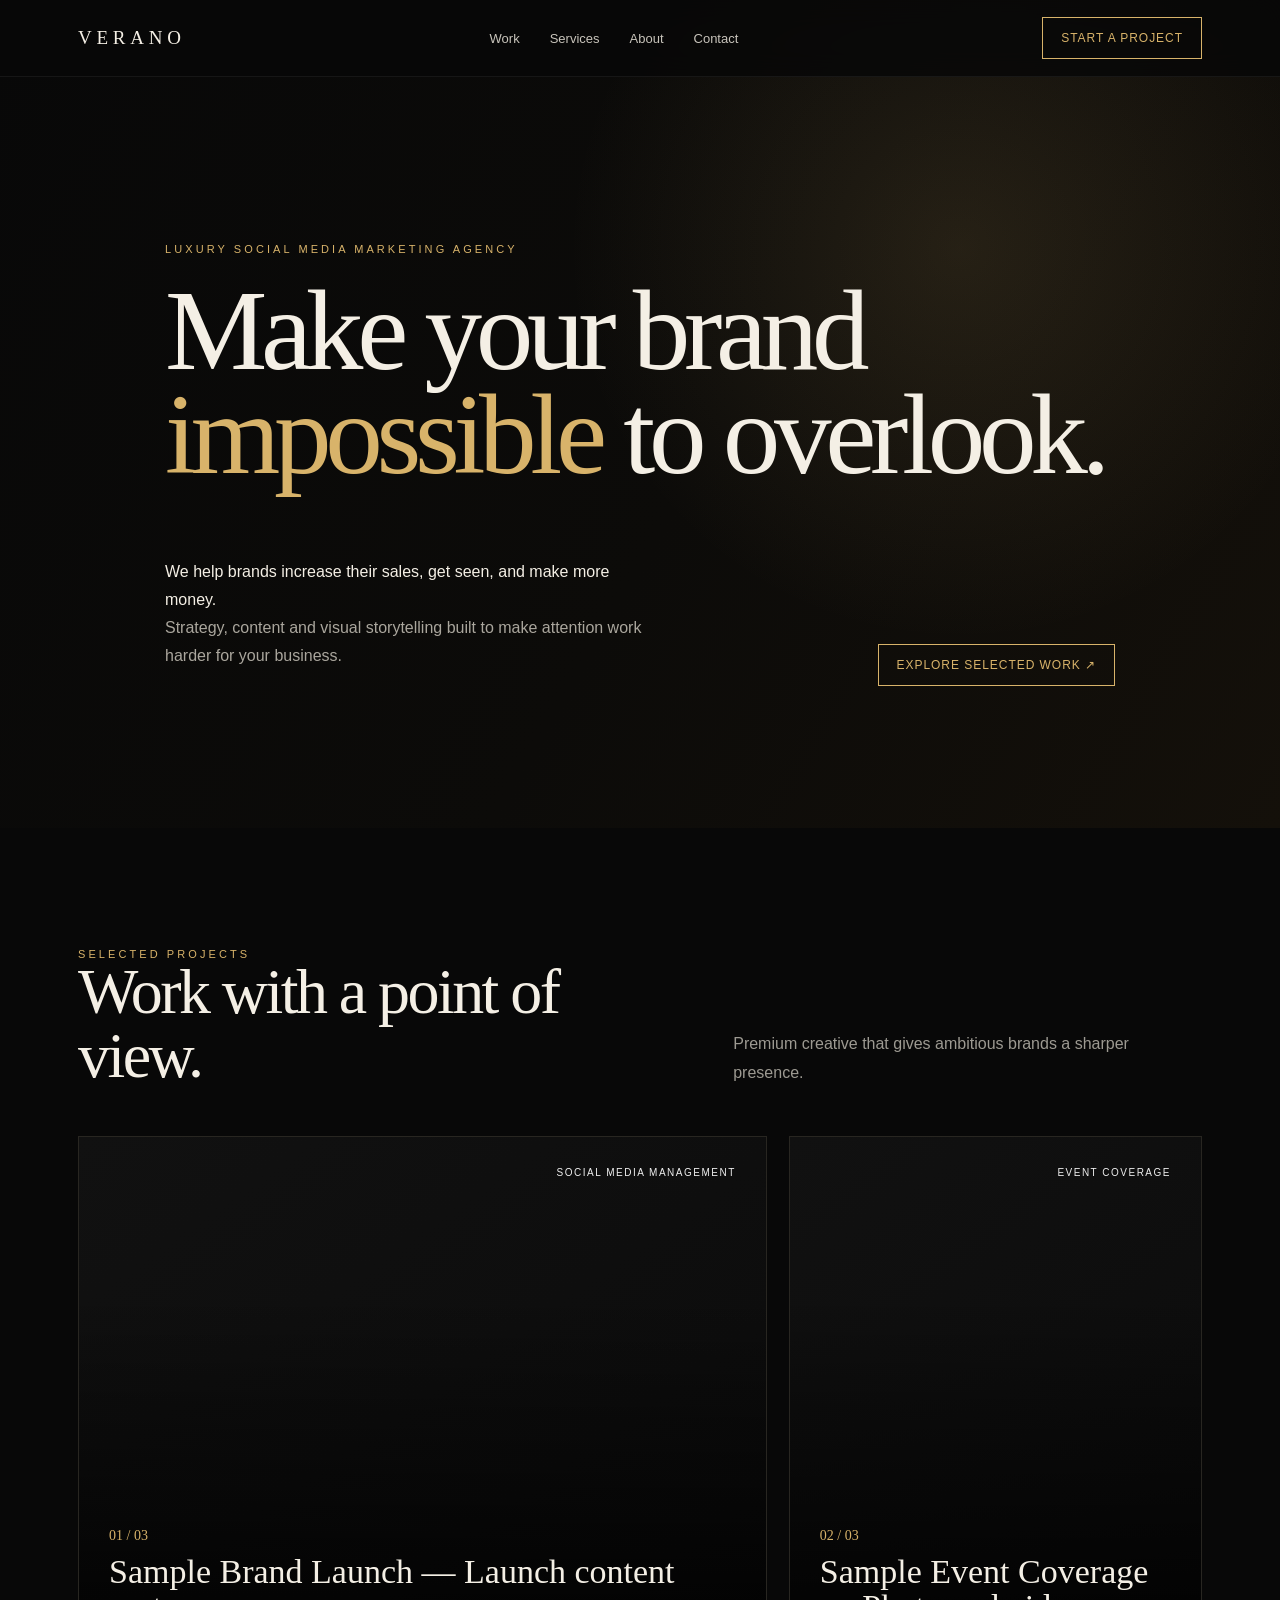
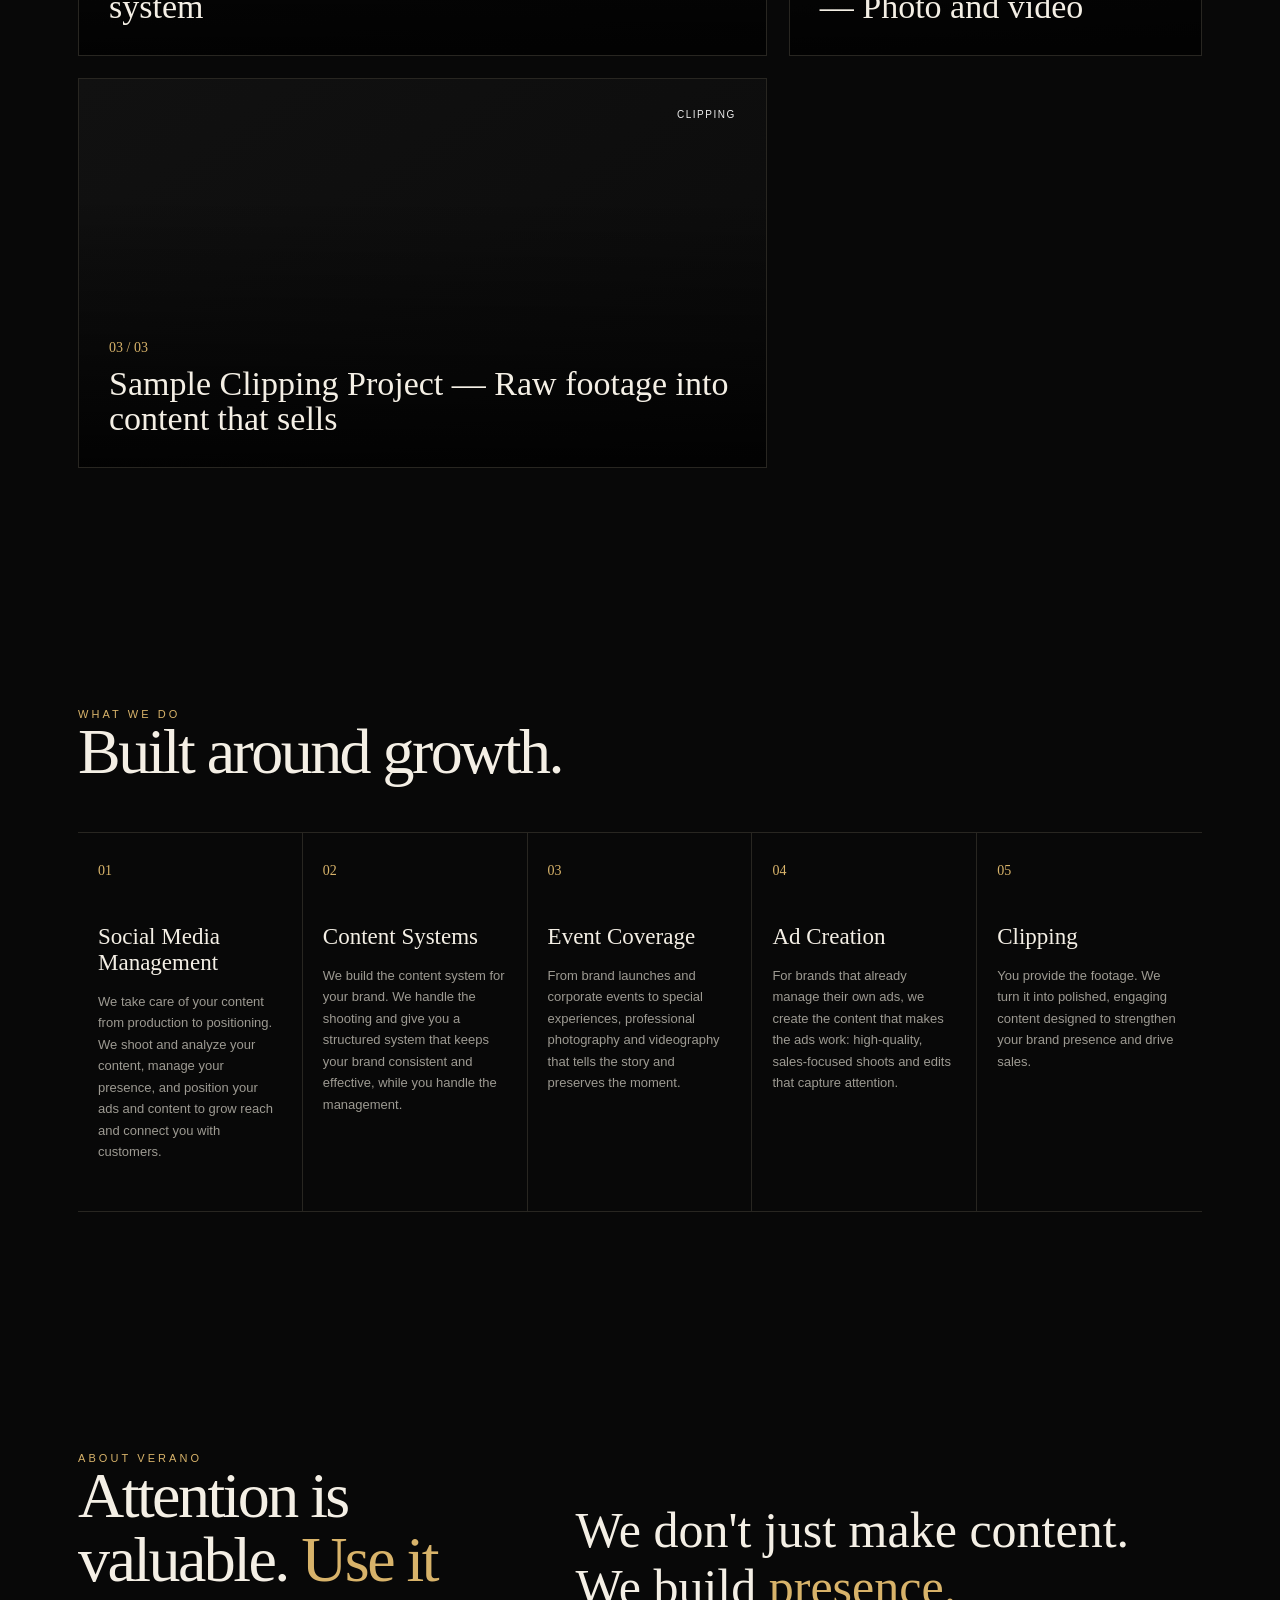
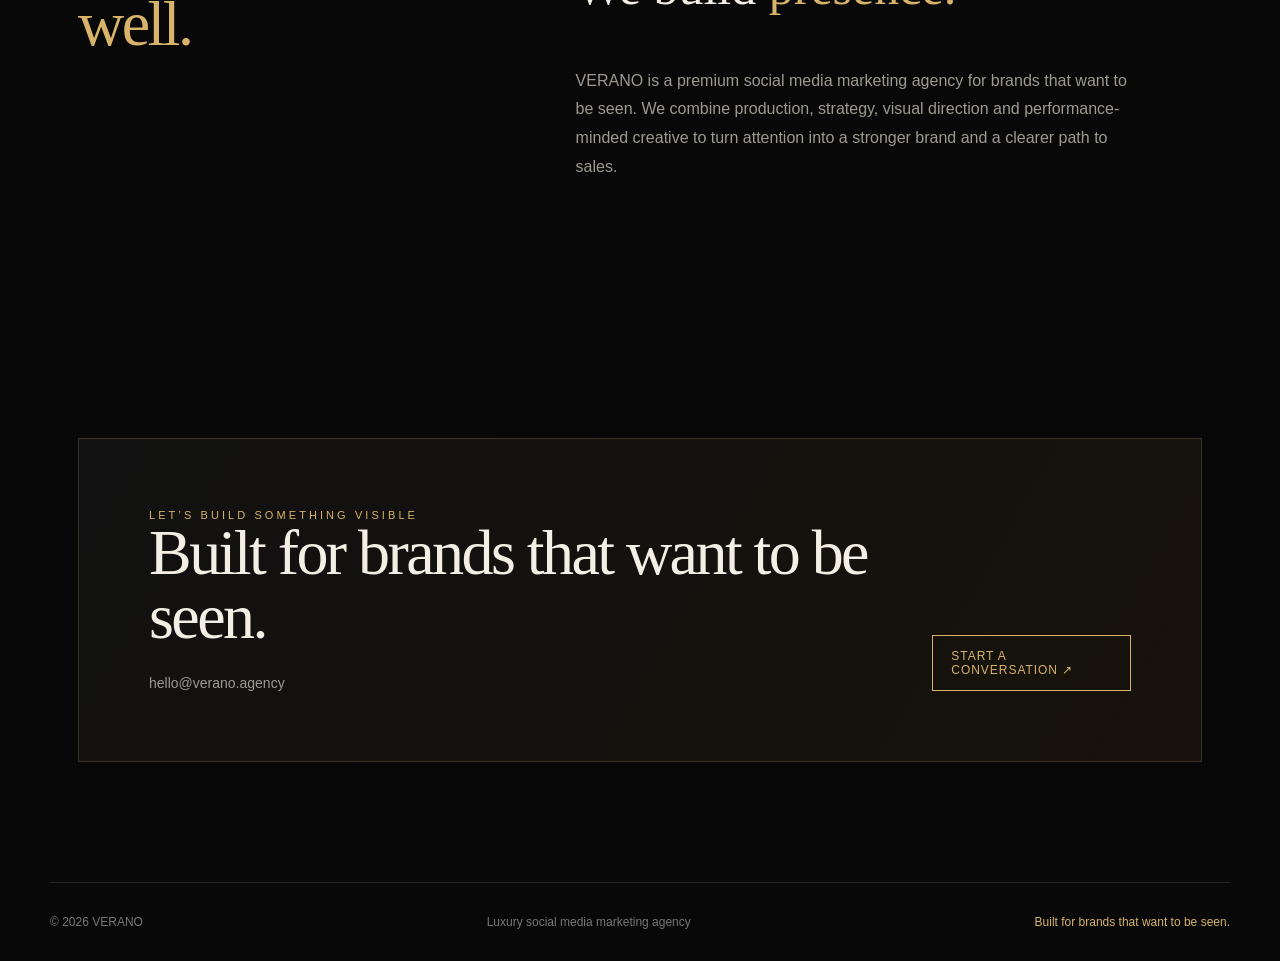
==== index.html @ 2d1ff795 "Add files via upload" ====
<!doctype html>
<html lang="en">
<head>
<meta charset="utf-8">
<meta name="viewport" content="width=device-width,initial-scale=1">
<title>VERANO — Built for brands that want to be seen.</title>
<meta id="metaDescription" name="description" content="VERANO is a luxury social media marketing agency helping brands increase sales, get seen and make more money.">
<link rel="stylesheet" href="style.css">
</head>
<body>
<nav class="nav"><div class="wrap navin">
  <a class="logo" href="#top" data-home>VERANO</a>
  <div class="navlinks"><a href="#work">Work</a><a href="#services">Services</a><a href="#about">About</a><a href="#contact">Contact</a></div>
  <a class="btn" href="#contact">Start a project</a>
</div></nav>

<main id="home">
  <section class="hero" id="top"><div class="wrap hero-inner">
    <div class="eyebrow">Luxury social media marketing agency</div>
    <h1>Make your brand <em>impossible</em> to overlook.</h1>
    <div class="hero-bottom">
      <p class="hero-copy"><strong>We help brands increase their sales, get seen, and make more money.</strong><br>Strategy, content and visual storytelling built to make attention work harder for your business.</p>
      <a class="btn" href="#work">Explore selected work ↗</a>
    </div>
  </div></section>

  <section class="section" id="work"><div class="wrap">
    <div class="section-head"><div><div class="kicker">Selected projects</div><h2>Work with a point of view.</h2></div>
    <div class="manifesto">Premium creative that gives ambitious brands a sharper presence.</div></div>
    <div class="projects" id="projectGrid"></div>
  </div></section>

  <section class="section" id="services"><div class="wrap">
    <div class="section-head"><div><div class="kicker">What we do</div><h2>Built around growth.</h2></div></div>
    <div class="services">
      <article class="service"><div class="num">01</div><h3>Social Media Management</h3><p>We take care of your content from production to positioning. We shoot and analyze your content, manage your presence, and position your ads and content to grow reach and connect you with customers.</p></article>
      <article class="service"><div class="num">02</div><h3>Content Systems</h3><p>We build the content system for your brand. We handle the shooting and give you a structured system that keeps your brand consistent and effective, while you handle the management.</p></article>
      <article class="service"><div class="num">03</div><h3>Event Coverage</h3><p>From brand launches and corporate events to special experiences, professional photography and videography that tells the story and preserves the moment.</p></article>
      <article class="service"><div class="num">04</div><h3>Ad Creation</h3><p>For brands that already manage their own ads, we create the content that makes the ads work: high-quality, sales-focused shoots and edits that capture attention.</p></article>
      <article class="service"><div class="num">05</div><h3>Clipping</h3><p>You provide the footage. We turn it into polished, engaging content designed to strengthen your brand presence and drive sales.</p></article>
    </div>
  </div></section>

  <section class="section" id="about"><div class="wrap about">
    <div><div class="kicker">About VERANO</div><h2>Attention is valuable. <span class="gold">Use it well.</span></h2></div>
    <div>
      <p class="about-copy">We don't just make content. We build <span>presence.</span></p>
      <p class="manifesto">VERANO is a premium social media marketing agency for brands that want to be seen. We combine production, strategy, visual direction and performance-minded creative to turn attention into a stronger brand and a clearer path to sales.</p>
    </div>
  </div></section>

  <section class="section" id="contact"><div class="wrap"><div class="cta">
    <div><div class="kicker">Let’s build something visible</div><h2>Built for brands that want to be seen.</h2>
    <div class="socials" id="socials"></div></div>
    <a class="btn" id="mailBtn" href="#">Start a conversation ↗</a>
  </div></div></section>
</main>

<main id="case" class="case" hidden>
  <section class="case-hero"><div class="wrap">
    <a class="back" href="#work">← Back to selected work</a>
    <div class="kicker" id="caseCategory"></div>
    <h1 id="caseTitle"></h1>
    <p class="sub" id="caseSubtitle"></p>
    <div class="case-meta"><span id="caseClient"></span><span id="caseYear"></span><span id="caseServices"></span></div>
  </div></section>
  <div class="wrap">
    <div id="caseImage" class="case-image"></div>
    <div id="caseVideoWrap" class="case-video-wrap"></div>
  </div>
  <section><div class="wrap case-grid">
    <div id="caseSummary"></div>
    <article id="caseContent" class="case-content"></article>
  </div></section>
  <div class="wrap"><div id="caseGallery" class="case-gallery"></div><div id="caseCta" class="case-cta"></div></div>
</main>

<footer class="wrap footer"><span>© 2026 VERANO</span><span>Luxury social media marketing agency</span><span class="gold">Built for brands that want to be seen.</span></footer>

<script src="projects.js"></script>
<script src="app.js"></script>
</body>
</html>
---- style.css ----
:root{--bg:#080808;--panel:#111;--gold:#d8b36a;--cream:#f4efe5;--muted:#9d9a92;--line:#282621}
*{box-sizing:border-box}
html{scroll-behavior:smooth}
body{margin:0;background:var(--bg);color:var(--cream);font-family:Arial,Helvetica,sans-serif}
a{color:inherit;text-decoration:none}
.wrap{max-width:1180px;margin:auto;padding:0 28px}
.nav{position:fixed;top:0;left:0;right:0;z-index:20;background:rgba(8,8,8,.84);backdrop-filter:blur(14px);border-bottom:1px solid rgba(255,255,255,.06)}
.navin{height:76px;display:flex;align-items:center;justify-content:space-between}
.logo{font-family:Georgia,serif;letter-spacing:.25em;font-size:19px}
.navlinks{display:flex;gap:30px;color:#c8c4bb;font-size:13px}
.navlinks a:hover{color:var(--gold)}
.btn{display:inline-flex;align-items:center;gap:10px;padding:13px 18px;border:1px solid var(--gold);color:var(--gold);font-size:12px;letter-spacing:.08em;text-transform:uppercase}
.hero{min-height:92vh;padding-top:76px;display:grid;align-items:end;background:radial-gradient(circle at 75% 30%,rgba(216,179,106,.12),transparent 35%),linear-gradient(120deg,#080808 0%,#0c0b09 55%,#14100a 100%)}
.hero-inner{padding:110px 0 85px}
.eyebrow,.kicker{color:var(--gold);font-size:11px;letter-spacing:.28em;text-transform:uppercase}
.eyebrow{margin-bottom:24px}
.hero h1{font:normal clamp(54px,9vw,116px)/.9 Georgia,serif;max-width:950px;margin:0;letter-spacing:-.055em}
.hero h1 em{color:var(--gold);font-style:normal}
.hero-bottom{display:flex;justify-content:space-between;align-items:end;gap:40px;margin-top:55px}
.hero-copy{max-width:490px;color:#aaa69d;line-height:1.75;font-size:16px}
.hero-copy strong{color:var(--cream);font-weight:400}
.section{padding:120px 0}
.section-head{display:flex;justify-content:space-between;gap:40px;align-items:end;margin-bottom:48px}
.section h2{font:normal clamp(38px,5vw,66px)/1 Georgia,serif;margin:0;letter-spacing:-.04em}
.manifesto{color:var(--muted);line-height:1.8;max-width:560px}
.projects{display:grid;grid-template-columns:1.25fr .75fr;gap:22px}
.card{min-height:390px;border:1px solid var(--line);position:relative;overflow:hidden;background:linear-gradient(145deg,#111,#0b0b0b);background-size:cover;background-position:center}
.card.large{min-height:520px}
.card:after{content:"";position:absolute;inset:0;background:linear-gradient(180deg,transparent 30%,rgba(0,0,0,.85) 100%)}
.card-copy{position:absolute;left:30px;right:30px;bottom:30px;z-index:2}
.num{font:14px Georgia,serif;color:var(--gold)}
.card h3{font:normal 34px/1.05 Georgia,serif;margin:10px 0 0}
.tag{position:absolute;top:30px;right:30px;z-index:3;font-size:10px;letter-spacing:.15em;text-transform:uppercase;color:#eee}
.services{display:grid;grid-template-columns:repeat(5,1fr);border-top:1px solid var(--line);border-bottom:1px solid var(--line)}
.service{padding:30px 20px 35px;border-right:1px solid var(--line);min-height:260px}
.service:last-child{border-right:0}
.service h3{font:normal 23px Georgia,serif;margin:45px 0 15px}
.service p{color:var(--muted);font-size:13px;line-height:1.65}
.about{display:grid;grid-template-columns:.8fr 1.2fr;gap:80px}
.about-copy{font:normal clamp(28px,4vw,50px)/1.15 Georgia,serif}
.about-copy span{color:var(--gold)}
.cta{border:1px solid #3a3327;padding:70px;background:linear-gradient(120deg,#111 0%,#17120b 100%);display:flex;justify-content:space-between;align-items:end;gap:30px}
.footer{border-top:1px solid var(--line);padding:32px 0;color:#777;font-size:12px;display:flex;justify-content:space-between}
.gold{color:var(--gold)}
.case{display:none}
.case.active{display:block}
.case-hero{padding:160px 0 70px}
.case-hero h1{font:normal clamp(52px,8vw,110px)/.9 Georgia,serif;margin:18px 0;letter-spacing:-.05em}
.case-hero .sub{font:22px/1.5 Georgia,serif;color:#c9c1b4;max-width:760px}
.case-meta{display:flex;gap:35px;flex-wrap:wrap;margin-top:45px;color:var(--muted);font-size:12px;text-transform:uppercase;letter-spacing:.12em}
.case-image{min-height:55vh;background:#111 center/cover no-repeat;border:1px solid var(--line)}
.video-frame{position:relative;width:100%;aspect-ratio:16/9;background:#0b0b0b;margin-bottom:40px}
.video-frame iframe{position:absolute;inset:0;width:100%;height:100%;border:0}
.case-video{width:100%;display:block;max-height:75vh;background:#050505;border:1px solid var(--line);object-fit:contain}
.case-gallery{display:grid;grid-template-columns:repeat(2,1fr);gap:18px;margin-top:35px}
.case-gallery img{width:100%;aspect-ratio:16/10;object-fit:cover;border:1px solid var(--line)}
.case-cta{margin:40px 0 90px}
.case-cta .btn{margin-top:18px}
.case-grid{display:grid;grid-template-columns:1fr 2fr;gap:80px;padding:100px 0}
.case-content{font-size:17px;line-height:1.85;color:#c5c0b7}
.case-content h2{font:normal 38px Georgia,serif;color:var(--cream);margin:45px 0 18px}
.case-content h3{font:normal 25px Georgia,serif;color:var(--cream);margin:35px 0 12px}
.case-content p{margin:0 0 20px}
.case-content li{margin:8px 0}
.back{display:inline-block;color:var(--gold);font-size:12px;letter-spacing:.12em;text-transform:uppercase}
.empty{padding:70px 0;color:var(--muted)}
@media(max-width:800px){.navlinks{display:none}
.hero-bottom,.section-head,.about,.cta,.case-grid{display:block}
.hero-copy{margin-bottom:28px}
.projects{grid-template-columns:1fr}
.services{grid-template-columns:1fr 1fr}
.service:nth-child(2n){border-right:0}
.service:nth-child(n+3){border-top:1px solid var(--line)}
.about-copy{margin-bottom:40px}
.cta .btn{margin-top:30px}
.footer{gap:20px;flex-direction:column}
.case-grid{padding:70px 0}
.case-grid>.manifesto{margin-bottom:40px}
}
@media(max-width:520px){.case-gallery{grid-template-columns:1fr}
.wrap{padding:0 20px}
.hero-inner{padding:90px 0 55px}
.section{padding:80px 0}
.services{grid-template-columns:1fr}
.service{border-right:0!important;border-top:1px solid var(--line)}
.service:first-child{border-top:0}
.card,.card.large{min-height:340px}
.case-hero{padding:120px 0 55px}
.case-image{min-height:42vh}
}

.case[hidden],#home[hidden]{display:none}
.case{display:block}
.case-video-wrap{margin-top:40px}
.case-video-wrap:empty{display:none}
.socials{display:flex;gap:22px;flex-wrap:wrap;margin-top:26px;color:var(--muted);font-size:14px}
.socials a:hover{color:var(--gold)}
.card{transition:border-color .25s}.card:hover{border-color:var(--gold)}
a:focus-visible,.btn:focus-visible{outline:2px solid var(--gold);outline-offset:3px}
@media(prefers-reduced-motion:reduce){html{scroll-behavior:auto}*{transition:none!important}}
.section{scroll-margin-top:60px}
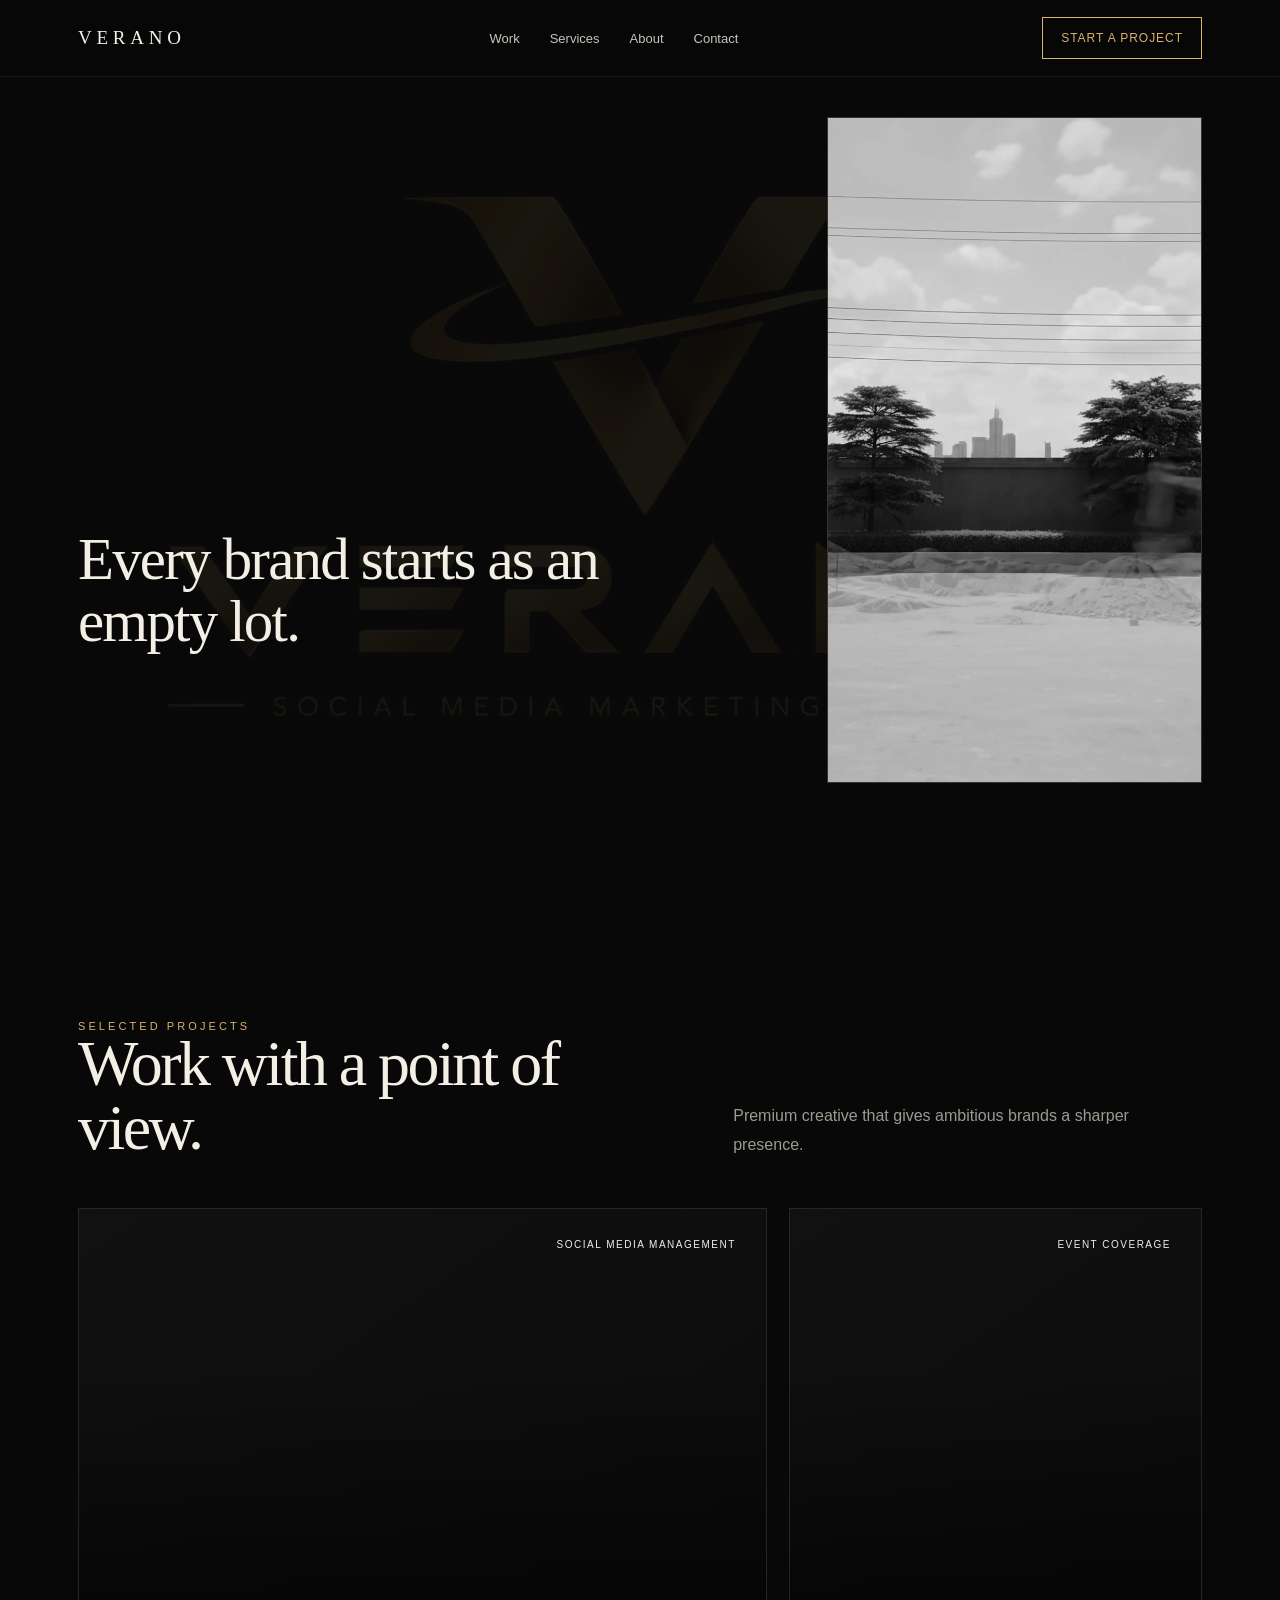
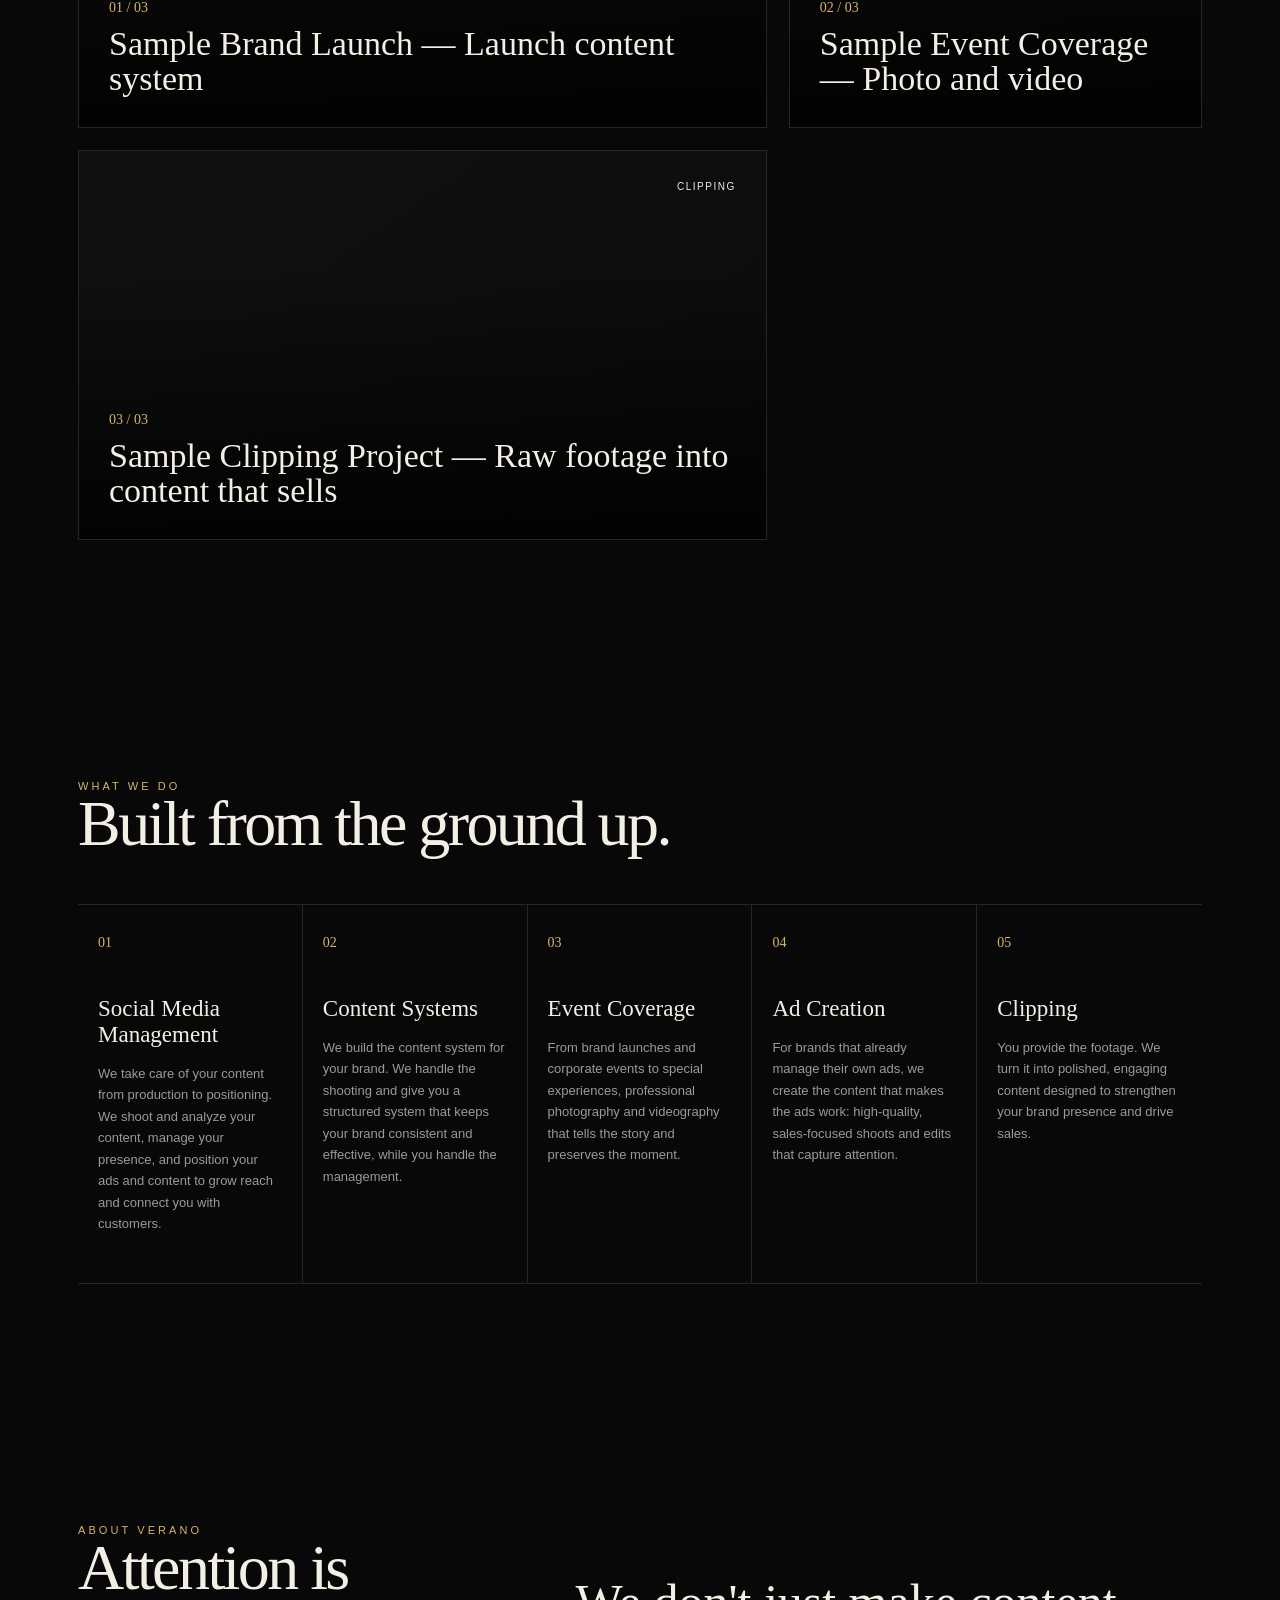
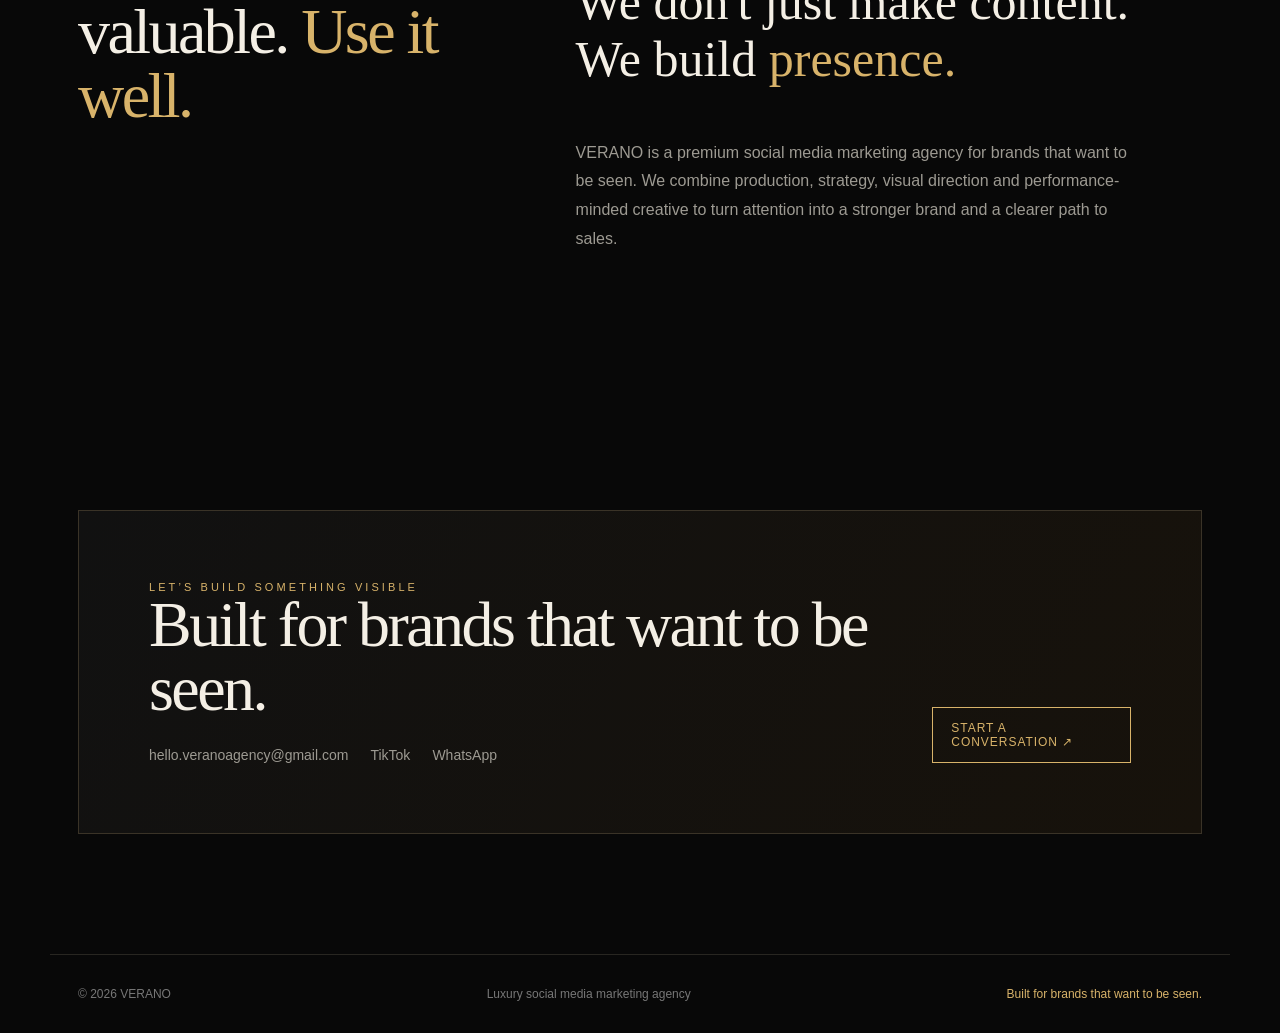
==== commit 762f893b: "Add files via upload" ====
--- a/index.html
+++ b/index.html
@@ -5,6 +5,7 @@
 <meta name="viewport" content="width=device-width,initial-scale=1">
 <title>VERANO — Built for brands that want to be seen.</title>
 <meta id="metaDescription" name="description" content="VERANO is a luxury social media marketing agency helping brands increase sales, get seen and make more money.">
+<link rel="preload" as="image" href="assets/hero-start.jpg">
 <link rel="stylesheet" href="style.css">
 </head>
 <body>
@@ -15,14 +16,25 @@
 </div></nav>
 
 <main id="home">
-  <section class="hero" id="top"><div class="wrap hero-inner">
-    <div class="eyebrow">Luxury social media marketing agency</div>
-    <h1>Make your brand <em>impossible</em> to overlook.</h1>
-    <div class="hero-bottom">
-      <p class="hero-copy"><strong>We help brands increase their sales, get seen, and make more money.</strong><br>Strategy, content and visual storytelling built to make attention work harder for your business.</p>
-      <a class="btn" href="#work">Explore selected work ↗</a>
+  <section class="vhero" id="top">
+    <div class="vhero-media" id="heroMedia">
+      <video id="heroVideo" muted playsinline autoplay preload="auto" poster="assets/hero-start.jpg" aria-hidden="true">
+        <source src="assets/hero.mp4" type="video/mp4">
+      </video>
     </div>
-  </div></section>
+    <div class="wrap vhero-inner">
+      <div class="vhero-text">
+        <div class="vcap" id="heroCap" aria-live="off"><span id="heroCapText">Every brand starts as an empty lot.</span></div>
+        <div class="vfinal">
+          <div class="eyebrow">Luxury social media marketing agency</div>
+          <h1>Make your brand <em>impossible</em> to overlook.</h1>
+          <p class="hero-copy"><strong>We help brands increase their sales, get seen, and make more money.</strong><br>We build your brand from the ground up, until the whole street sees it.</p>
+          <div class="vbtns"><a class="btn btn-solid" href="#contact">Start a project</a><a class="btn" href="#work">See the work ↗</a></div>
+        </div>
+      </div>
+    </div>
+    <div class="vprog" id="heroProg"></div>
+  </section>
 
   <section class="section" id="work"><div class="wrap">
     <div class="section-head"><div><div class="kicker">Selected projects</div><h2>Work with a point of view.</h2></div>
@@ -31,7 +43,7 @@
   </div></section>
 
   <section class="section" id="services"><div class="wrap">
-    <div class="section-head"><div><div class="kicker">What we do</div><h2>Built around growth.</h2></div></div>
+    <div class="section-head"><div><div class="kicker">What we do</div><h2>Built from the ground up.</h2></div></div>
     <div class="services">
       <article class="service"><div class="num">01</div><h3>Social Media Management</h3><p>We take care of your content from production to positioning. We shoot and analyze your content, manage your presence, and position your ads and content to grow reach and connect you with customers.</p></article>
       <article class="service"><div class="num">02</div><h3>Content Systems</h3><p>We build the content system for your brand. We handle the shooting and give you a structured system that keeps your brand consistent and effective, while you handle the management.</p></article>
@@ -79,5 +91,6 @@
 
 <script src="projects.js"></script>
 <script src="app.js"></script>
+<script src="hero.js"></script>
 </body>
 </html>
--- a/style.css
+++ b/style.css
@@ -99,3 +99,52 @@
 a:focus-visible,.btn:focus-visible{outline:2px solid var(--gold);outline-offset:3px}
 @media(prefers-reduced-motion:reduce){html{scroll-behavior:auto}*{transition:none!important}}
 .section{scroll-margin-top:60px}
+
+/* ---- Logo watermark (subtle, fixed behind all content) ---- */
+body{position:relative}
+body::before{content:"";position:fixed;inset:0;z-index:0;pointer-events:none;background:url('assets/logo.jpg') center 52%/min(120vw,1000px) auto no-repeat;opacity:.07;mix-blend-mode:screen}
+main,footer{position:relative;z-index:1}
+.hero{background:radial-gradient(circle at 75% 30%,rgba(216,179,106,.10),transparent 35%)}
+@media(max-width:800px){body::before{opacity:.09}}
+
+/* ---- Side padding fix (keeps text off the screen edge) ---- */
+.hero-inner,.case-grid,.footer{padding-left:28px;padding-right:28px}
+@media(max-width:520px){.hero-inner,.case-grid,.footer{padding-left:20px;padding-right:20px}}
+@media(max-width:800px){body::before{background-size:100vw auto;opacity:.10}}
+
+/* ---- Video hero: "Built from the ground up" ---- */
+.vhero{position:relative;min-height:100svh;display:flex;align-items:flex-end;overflow:hidden}
+.vhero-media{position:absolute;inset:0;background:#0b0b0b url('assets/hero-start.jpg') center/cover no-repeat}
+.vhero-media video{width:100%;height:100%;object-fit:cover;display:block}
+.vhero::after{content:"";position:absolute;inset:0;background:linear-gradient(180deg,rgba(8,8,8,.55) 0,rgba(8,8,8,.05) 28%,rgba(8,8,8,.15) 45%,rgba(8,8,8,.92) 100%);pointer-events:none}
+.vhero-inner{position:relative;z-index:2;width:100%;padding-top:120px;padding-bottom:56px}
+.vhero-text{display:grid}
+.vcap,.vfinal{grid-area:1/1;transition:opacity .7s ease,transform .7s ease}
+.vcap{align-self:end;font:normal clamp(34px,8vw,64px)/1.05 Georgia,serif;letter-spacing:-.03em;max-width:620px}
+.vcap span{display:block;transition:opacity .35s ease}
+.vcap span.out{opacity:0}
+.vfinal{opacity:0;transform:translateY(14px);pointer-events:none}
+.vfinal h1{font:normal clamp(44px,9vw,104px)/.95 Georgia,serif;margin:0 0 22px;letter-spacing:-.05em;max-width:900px}
+.vfinal h1 em{color:var(--gold);font-style:normal}
+.vfinal .eyebrow{margin-bottom:18px}
+.vfinal .hero-copy{margin:0 0 28px}
+.vbtns{display:flex;gap:14px;flex-wrap:wrap}
+.btn-solid{background:var(--gold);color:#0a0a0a}
+.vhero.is-done .vcap{opacity:0;transform:translateY(-10px);pointer-events:none}
+.vhero.is-done .vfinal{opacity:1;transform:none;pointer-events:auto}
+.vprog{position:absolute;left:0;bottom:0;height:2px;width:0;background:var(--gold);z-index:3;transition:opacity .6s}
+.vhero.is-done .vprog{opacity:0}
+.vhero.is-static .vhero-media{background-image:url('assets/hero-end.jpg')}
+.vhero.is-static video{display:none}
+@media(min-width:900px){
+  .vhero{align-items:center;padding:100px 0 60px}
+  .vhero::after{display:none}
+  .vhero-inner{padding-top:0;padding-bottom:0}
+  .vhero-text{max-width:56%}
+  .vhero-media{inset:auto;top:50%;right:max(28px,calc((100vw - 1180px)/2 + 28px));transform:translateY(-50%);height:min(80vh,780px);aspect-ratio:9/16;border:1px solid #3a3327;z-index:2}
+}
+@media(prefers-reduced-motion:reduce){.vcap,.vfinal,.vprog{transition:none}}
+.vhero::before{content:"";position:absolute;inset:0;z-index:1;pointer-events:none;opacity:0;transition:opacity .8s ease;background:linear-gradient(180deg,rgba(8,8,8,.55) 0,rgba(8,8,8,.62) 38%,rgba(8,8,8,.94) 100%)}
+.vhero.is-done::before{opacity:1}
+@media(min-width:900px){.vhero::before{display:none}}
+@media(min-width:900px){.vfinal h1{font-size:clamp(44px,5.4vw,82px)}.vhero-media{height:min(74vh,740px)}.vcap{font-size:clamp(40px,4.6vw,68px)}}
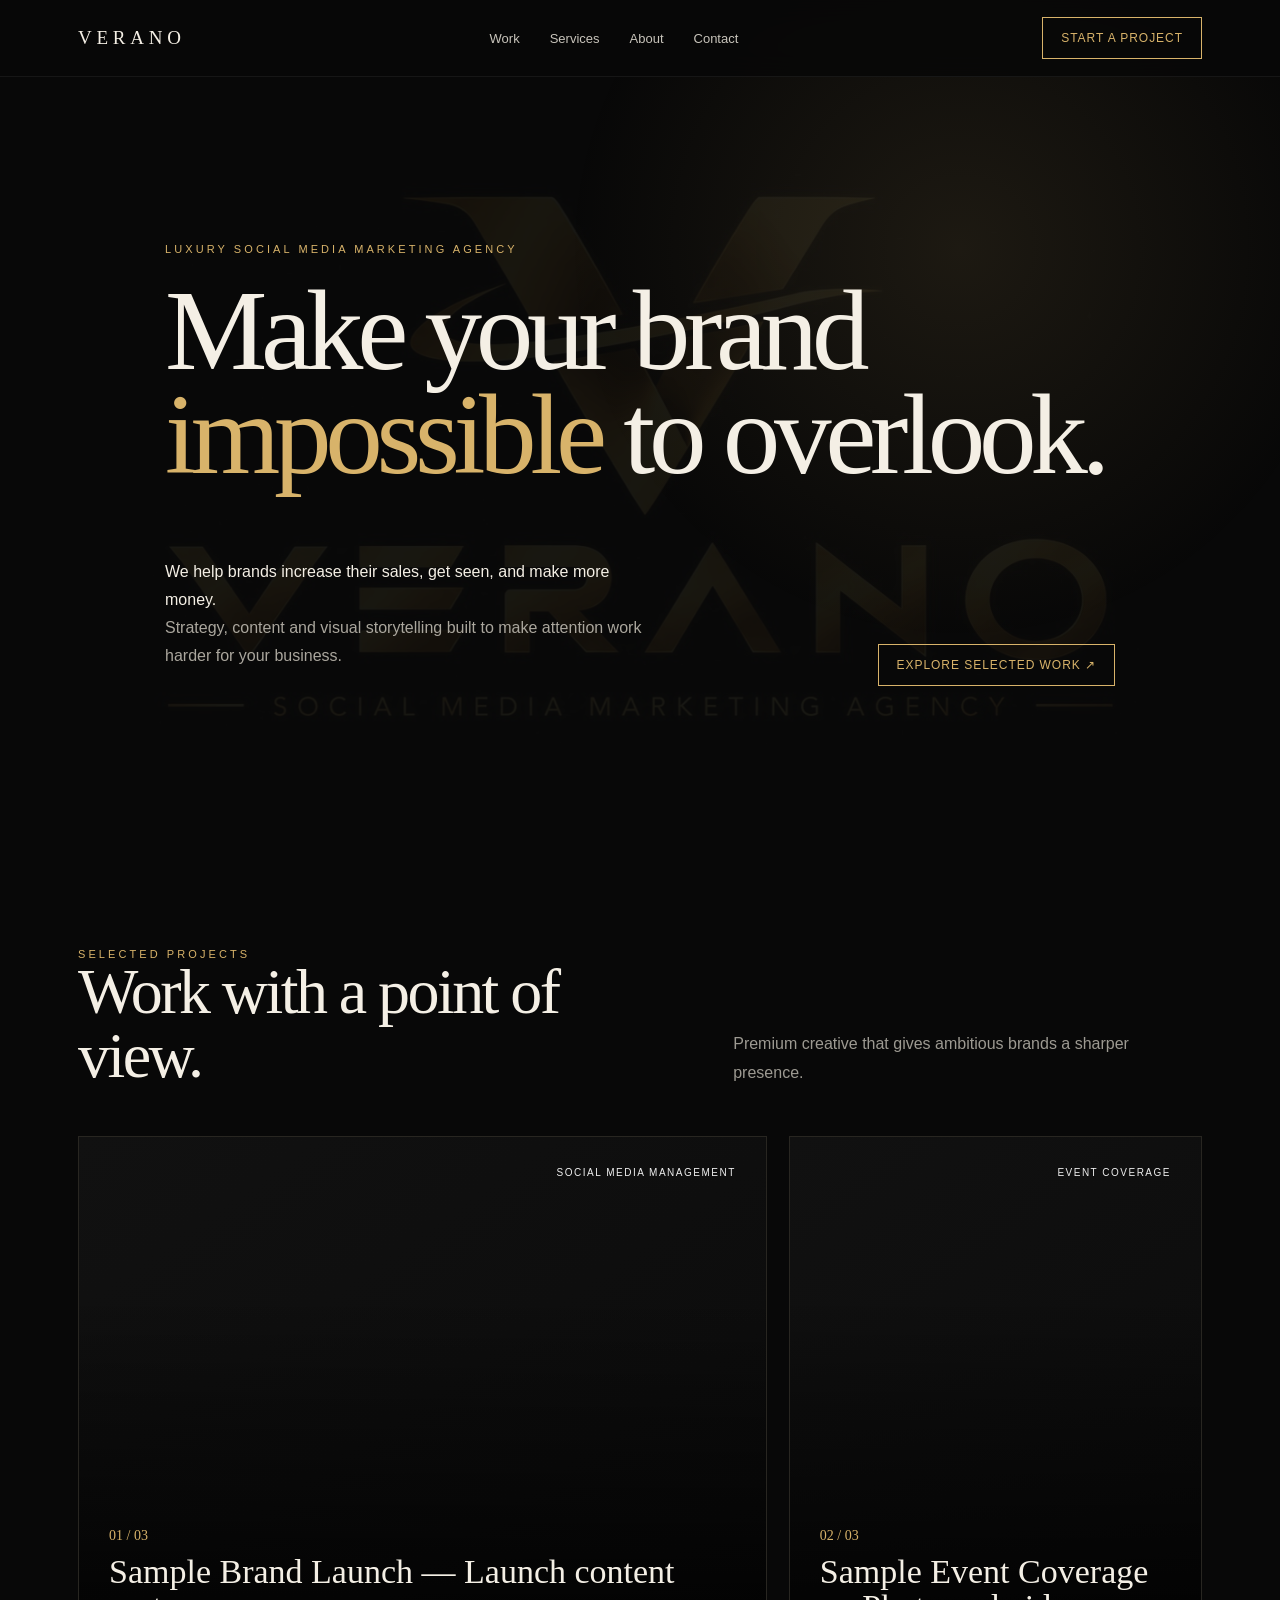
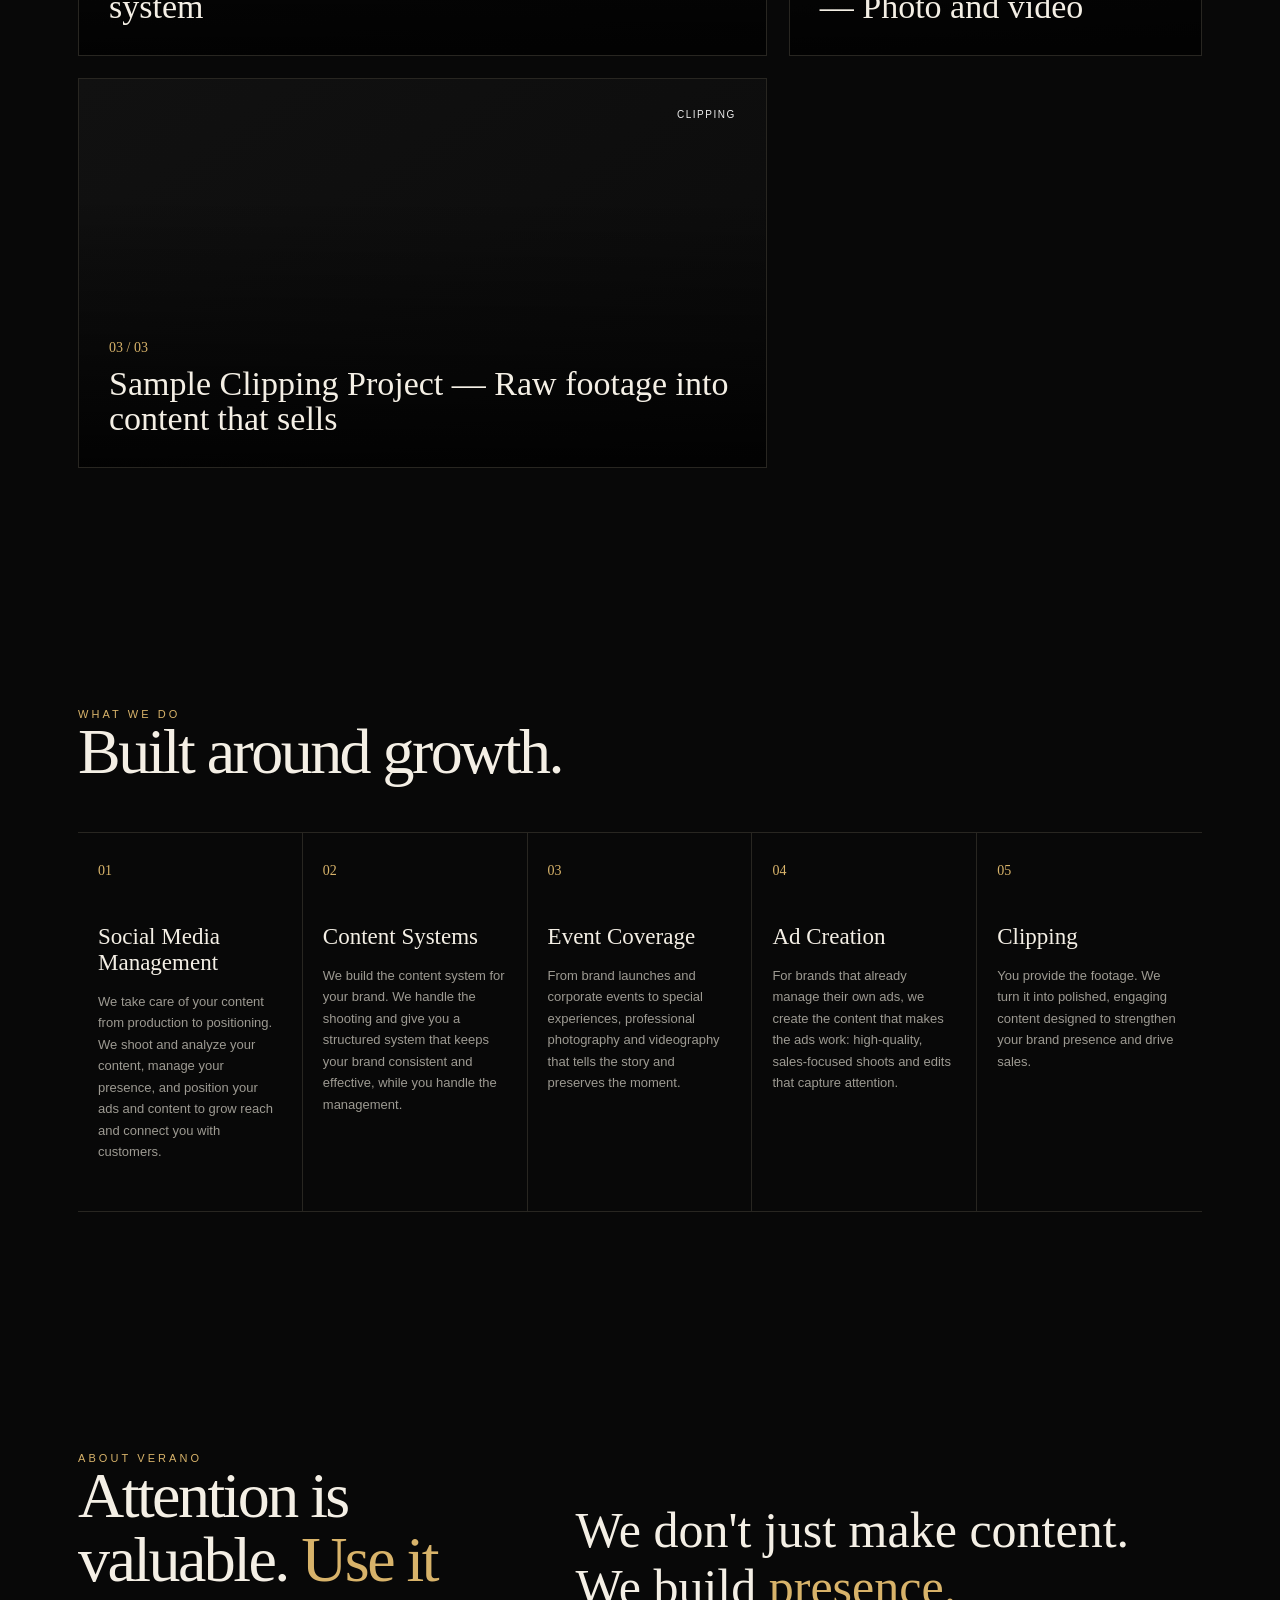
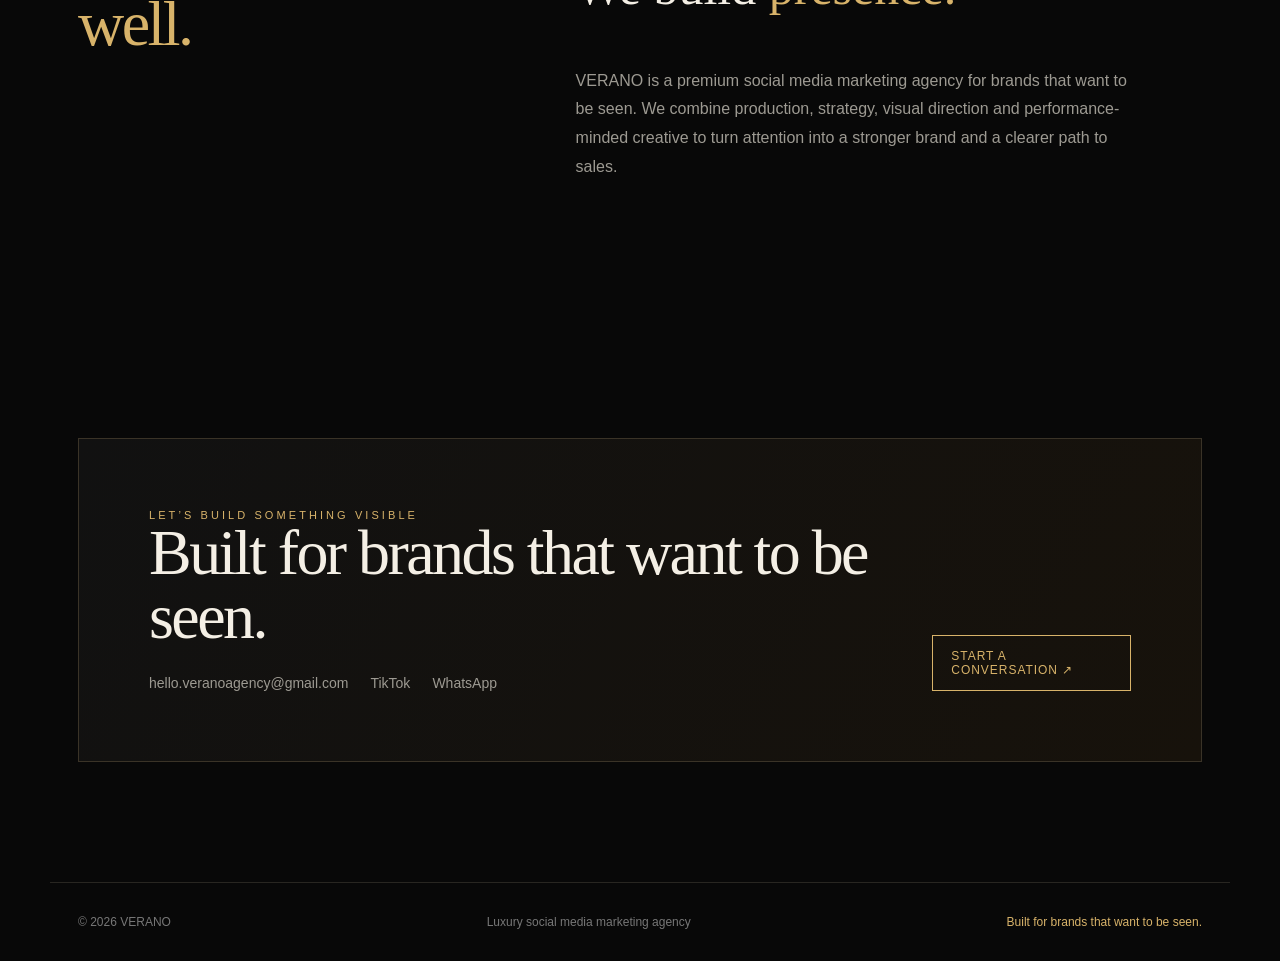
==== commit b2ec5dc9: "Add files via upload" ====
--- a/index.html
+++ b/index.html
@@ -5,7 +5,6 @@
 <meta name="viewport" content="width=device-width,initial-scale=1">
 <title>VERANO — Built for brands that want to be seen.</title>
 <meta id="metaDescription" name="description" content="VERANO is a luxury social media marketing agency helping brands increase sales, get seen and make more money.">
-<link rel="preload" as="image" href="assets/hero-start.jpg">
 <link rel="stylesheet" href="style.css">
 </head>
 <body>
@@ -16,25 +15,14 @@
 </div></nav>
 
 <main id="home">
-  <section class="vhero" id="top">
-    <div class="vhero-media" id="heroMedia">
-      <video id="heroVideo" muted playsinline autoplay preload="auto" poster="assets/hero-start.jpg" aria-hidden="true">
-        <source src="assets/hero.mp4" type="video/mp4">
-      </video>
+  <section class="hero" id="top"><div class="wrap hero-inner">
+    <div class="eyebrow">Luxury social media marketing agency</div>
+    <h1>Make your brand <em>impossible</em> to overlook.</h1>
+    <div class="hero-bottom">
+      <p class="hero-copy"><strong>We help brands increase their sales, get seen, and make more money.</strong><br>Strategy, content and visual storytelling built to make attention work harder for your business.</p>
+      <a class="btn" href="#work">Explore selected work ↗</a>
     </div>
-    <div class="wrap vhero-inner">
-      <div class="vhero-text">
-        <div class="vcap" id="heroCap" aria-live="off"><span id="heroCapText">Every brand starts as an empty lot.</span></div>
-        <div class="vfinal">
-          <div class="eyebrow">Luxury social media marketing agency</div>
-          <h1>Make your brand <em>impossible</em> to overlook.</h1>
-          <p class="hero-copy"><strong>We help brands increase their sales, get seen, and make more money.</strong><br>We build your brand from the ground up, until the whole street sees it.</p>
-          <div class="vbtns"><a class="btn btn-solid" href="#contact">Start a project</a><a class="btn" href="#work">See the work ↗</a></div>
-        </div>
-      </div>
-    </div>
-    <div class="vprog" id="heroProg"></div>
-  </section>
+  </div></section>
 
   <section class="section" id="work"><div class="wrap">
     <div class="section-head"><div><div class="kicker">Selected projects</div><h2>Work with a point of view.</h2></div>
@@ -43,7 +31,7 @@
   </div></section>
 
   <section class="section" id="services"><div class="wrap">
-    <div class="section-head"><div><div class="kicker">What we do</div><h2>Built from the ground up.</h2></div></div>
+    <div class="section-head"><div><div class="kicker">What we do</div><h2>Built around growth.</h2></div></div>
     <div class="services">
       <article class="service"><div class="num">01</div><h3>Social Media Management</h3><p>We take care of your content from production to positioning. We shoot and analyze your content, manage your presence, and position your ads and content to grow reach and connect you with customers.</p></article>
       <article class="service"><div class="num">02</div><h3>Content Systems</h3><p>We build the content system for your brand. We handle the shooting and give you a structured system that keeps your brand consistent and effective, while you handle the management.</p></article>
@@ -91,6 +79,5 @@
 
 <script src="projects.js"></script>
 <script src="app.js"></script>
-<script src="hero.js"></script>
 </body>
 </html>
--- a/style.css
+++ b/style.css
@@ -111,40 +111,3 @@
 .hero-inner,.case-grid,.footer{padding-left:28px;padding-right:28px}
 @media(max-width:520px){.hero-inner,.case-grid,.footer{padding-left:20px;padding-right:20px}}
 @media(max-width:800px){body::before{background-size:100vw auto;opacity:.10}}
-
-/* ---- Video hero: "Built from the ground up" ---- */
-.vhero{position:relative;min-height:100svh;display:flex;align-items:flex-end;overflow:hidden}
-.vhero-media{position:absolute;inset:0;background:#0b0b0b url('assets/hero-start.jpg') center/cover no-repeat}
-.vhero-media video{width:100%;height:100%;object-fit:cover;display:block}
-.vhero::after{content:"";position:absolute;inset:0;background:linear-gradient(180deg,rgba(8,8,8,.55) 0,rgba(8,8,8,.05) 28%,rgba(8,8,8,.15) 45%,rgba(8,8,8,.92) 100%);pointer-events:none}
-.vhero-inner{position:relative;z-index:2;width:100%;padding-top:120px;padding-bottom:56px}
-.vhero-text{display:grid}
-.vcap,.vfinal{grid-area:1/1;transition:opacity .7s ease,transform .7s ease}
-.vcap{align-self:end;font:normal clamp(34px,8vw,64px)/1.05 Georgia,serif;letter-spacing:-.03em;max-width:620px}
-.vcap span{display:block;transition:opacity .35s ease}
-.vcap span.out{opacity:0}
-.vfinal{opacity:0;transform:translateY(14px);pointer-events:none}
-.vfinal h1{font:normal clamp(44px,9vw,104px)/.95 Georgia,serif;margin:0 0 22px;letter-spacing:-.05em;max-width:900px}
-.vfinal h1 em{color:var(--gold);font-style:normal}
-.vfinal .eyebrow{margin-bottom:18px}
-.vfinal .hero-copy{margin:0 0 28px}
-.vbtns{display:flex;gap:14px;flex-wrap:wrap}
-.btn-solid{background:var(--gold);color:#0a0a0a}
-.vhero.is-done .vcap{opacity:0;transform:translateY(-10px);pointer-events:none}
-.vhero.is-done .vfinal{opacity:1;transform:none;pointer-events:auto}
-.vprog{position:absolute;left:0;bottom:0;height:2px;width:0;background:var(--gold);z-index:3;transition:opacity .6s}
-.vhero.is-done .vprog{opacity:0}
-.vhero.is-static .vhero-media{background-image:url('assets/hero-end.jpg')}
-.vhero.is-static video{display:none}
-@media(min-width:900px){
-  .vhero{align-items:center;padding:100px 0 60px}
-  .vhero::after{display:none}
-  .vhero-inner{padding-top:0;padding-bottom:0}
-  .vhero-text{max-width:56%}
-  .vhero-media{inset:auto;top:50%;right:max(28px,calc((100vw - 1180px)/2 + 28px));transform:translateY(-50%);height:min(80vh,780px);aspect-ratio:9/16;border:1px solid #3a3327;z-index:2}
-}
-@media(prefers-reduced-motion:reduce){.vcap,.vfinal,.vprog{transition:none}}
-.vhero::before{content:"";position:absolute;inset:0;z-index:1;pointer-events:none;opacity:0;transition:opacity .8s ease;background:linear-gradient(180deg,rgba(8,8,8,.55) 0,rgba(8,8,8,.62) 38%,rgba(8,8,8,.94) 100%)}
-.vhero.is-done::before{opacity:1}
-@media(min-width:900px){.vhero::before{display:none}}
-@media(min-width:900px){.vfinal h1{font-size:clamp(44px,5.4vw,82px)}.vhero-media{height:min(74vh,740px)}.vcap{font-size:clamp(40px,4.6vw,68px)}}
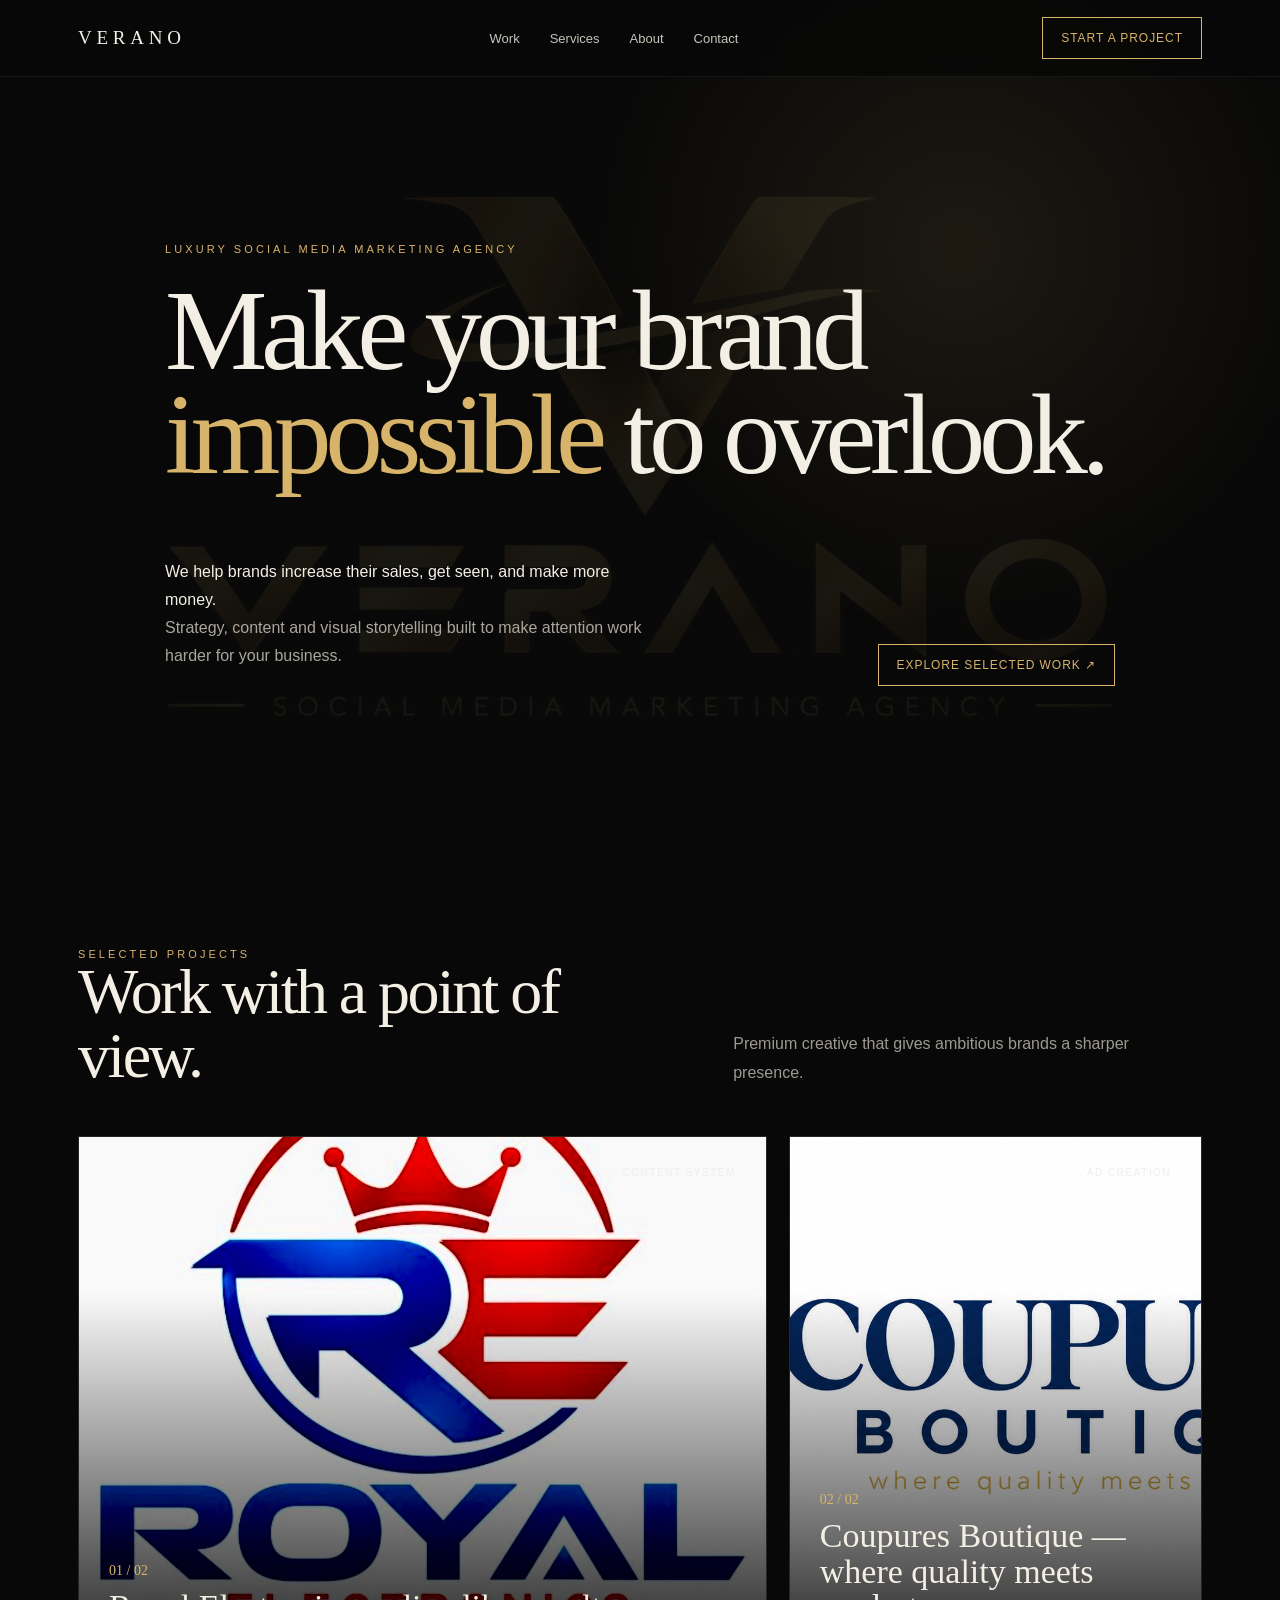
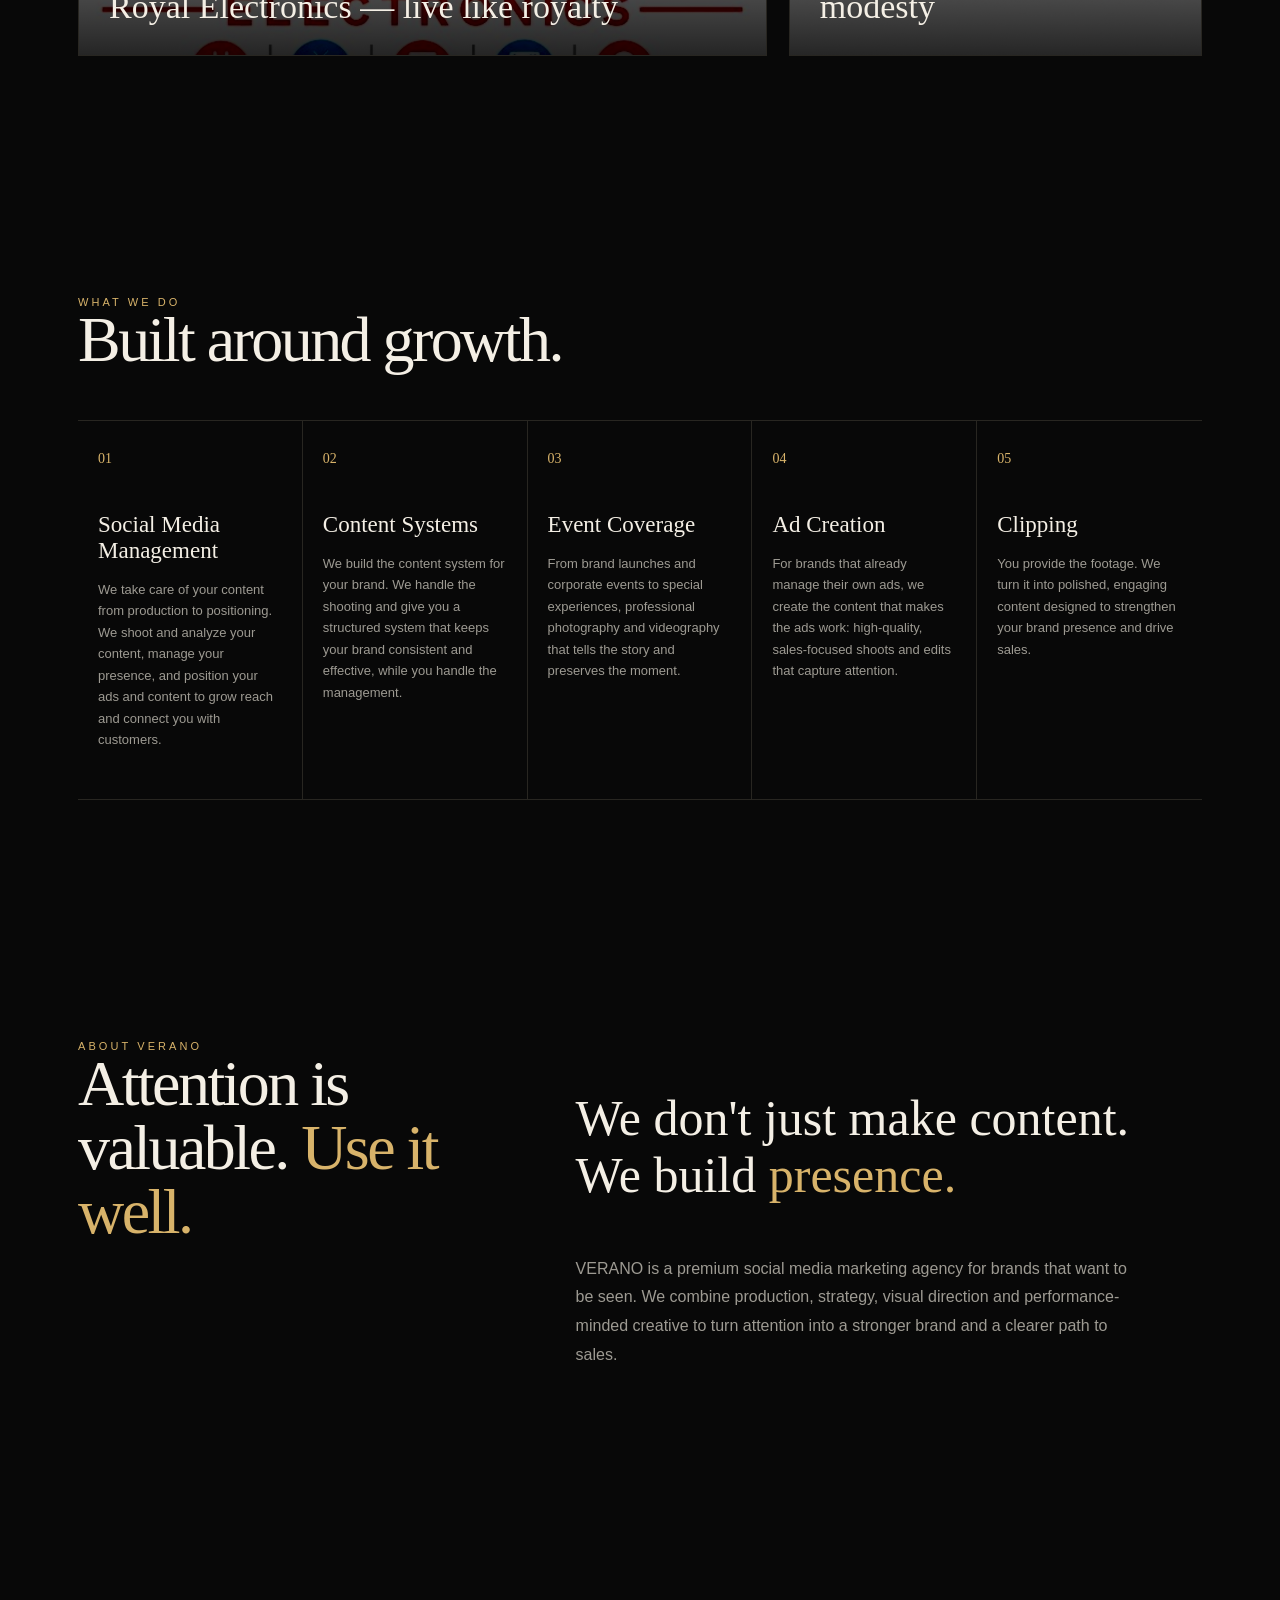
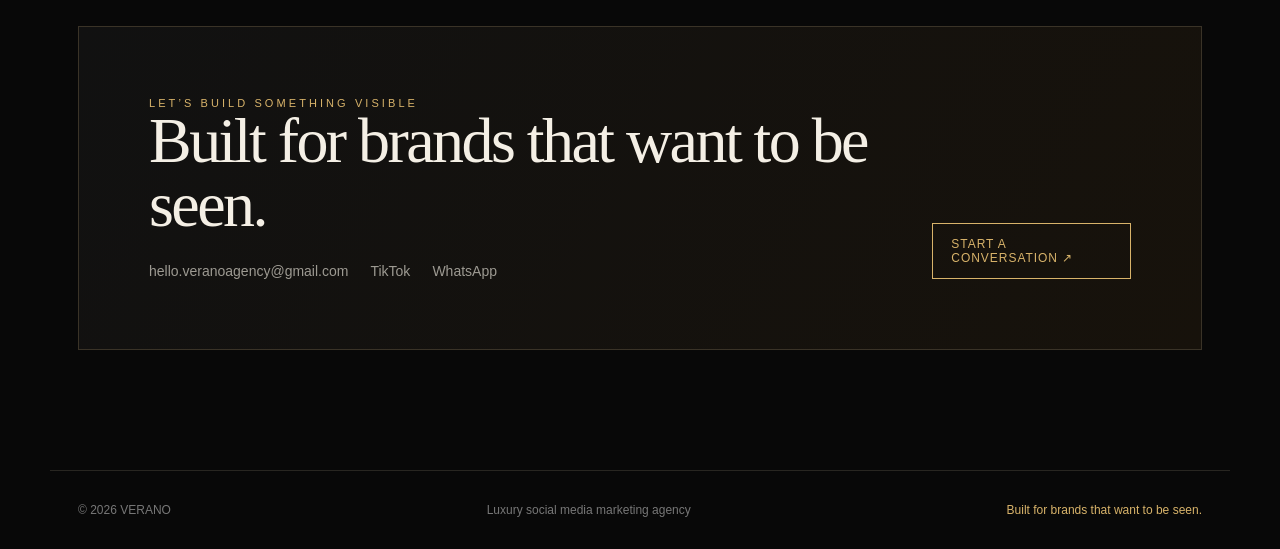
==== commit 476f7e1b: "Add files via upload" ====
--- a/index.html
+++ b/index.html
@@ -11,7 +11,7 @@
 <nav class="nav"><div class="wrap navin">
   <a class="logo" href="#top" data-home>VERANO</a>
   <div class="navlinks"><a href="#work">Work</a><a href="#services">Services</a><a href="#about">About</a><a href="#contact">Contact</a></div>
-  <a class="btn" href="#contact">Start a project</a>
+  <a class="btn" href="#/start">Start a project</a>
 </div></nav>
 
 <main id="home">
@@ -52,7 +52,7 @@
   <section class="section" id="contact"><div class="wrap"><div class="cta">
     <div><div class="kicker">Let’s build something visible</div><h2>Built for brands that want to be seen.</h2>
     <div class="socials" id="socials"></div></div>
-    <a class="btn" id="mailBtn" href="#">Start a conversation ↗</a>
+    <a class="btn" id="mailBtn" href="#/start">Start a conversation ↗</a>
   </div></div></section>
 </main>
 
@@ -75,6 +75,41 @@
   <div class="wrap"><div id="caseGallery" class="case-gallery"></div><div id="caseCta" class="case-cta"></div></div>
 </main>
 
+<main id="start" class="start" hidden>
+  <section class="wrap start-wrap">
+    <a class="back" href="#contact">← Back</a>
+    <div class="kicker">Start a conversation</div>
+    <h1>Tell us about your brand.</h1>
+    <p class="sub">A few quick details and we’ll get back to you.</p>
+    <form id="leadForm" novalidate>
+      <label class="field"><span>Your name *</span><input name="name" id="lfName" autocomplete="name" required></label>
+      <label class="field"><span>Business or brand name</span><input name="business" autocomplete="organization"></label>
+      <fieldset class="field"><legend>What do you need? *</legend>
+        <div class="chips">
+          <label class="chip"><input type="checkbox" name="service" value="Social Media Management"><span>Social Media Management</span></label>
+          <label class="chip"><input type="checkbox" name="service" value="Content Systems"><span>Content Systems</span></label>
+          <label class="chip"><input type="checkbox" name="service" value="Event Coverage"><span>Event Coverage</span></label>
+          <label class="chip"><input type="checkbox" name="service" value="Ad Creation"><span>Ad Creation</span></label>
+          <label class="chip"><input type="checkbox" name="service" value="Clipping"><span>Clipping</span></label>
+          <label class="chip"><input type="checkbox" name="service" value="Not sure yet"><span>Not sure yet</span></label>
+        </div>
+      </fieldset>
+      <label class="field"><span>How should we reach you? *</span>
+        <select name="contact_method" id="lfMethod"><option>WhatsApp</option><option>Phone call</option><option>Email</option><option>Instagram</option></select></label>
+      <label class="field"><span id="lfDetailLabel">Your WhatsApp number *</span><input name="contact_detail" id="lfDetail" type="tel" placeholder="+233 …" required></label>
+      <label class="field"><span>Anything else we should know?</span><textarea name="message" rows="4"></textarea></label>
+      <input type="checkbox" name="botcheck" class="hp" tabindex="-1" autocomplete="off" aria-hidden="true">
+      <button class="btn btn-solid" type="submit" id="lfSubmit">Send message</button>
+      <p class="form-msg" id="lfMsg" role="status"></p>
+    </form>
+    <div class="form-done" id="lfDone" hidden>
+      <div class="kicker">Message sent</div>
+      <h2>Thank you. We’ll be in touch soon.</h2>
+      <a class="btn" href="#work">See our work ↗</a>
+    </div>
+  </section>
+</main>
+
 <footer class="wrap footer"><span>© 2026 VERANO</span><span>Luxury social media marketing agency</span><span class="gold">Built for brands that want to be seen.</span></footer>
 
 <script src="projects.js"></script>
--- a/style.css
+++ b/style.css
@@ -111,3 +111,26 @@
 .hero-inner,.case-grid,.footer{padding-left:28px;padding-right:28px}
 @media(max-width:520px){.hero-inner,.case-grid,.footer{padding-left:20px;padding-right:20px}}
 @media(max-width:800px){body::before{background-size:100vw auto;opacity:.10}}
+
+/* ---- Start a conversation form ---- */
+#start[hidden]{display:none}
+.start-wrap{padding-top:130px;padding-bottom:90px;max-width:720px}
+.start h1{font:normal clamp(38px,8vw,64px)/1 Georgia,serif;letter-spacing:-.04em;margin:10px 0 14px}
+.start .sub{color:var(--muted);margin:0 0 34px}
+.field{display:block;margin:0 0 22px;border:0;padding:0;min-width:0}
+.field>span,.field>legend{display:block;font-size:12px;letter-spacing:.16em;text-transform:uppercase;color:var(--gold);margin-bottom:10px;padding:0}
+.field input:not([type=checkbox]),.field select,.field textarea{width:100%;background:#0e0e0e;border:1px solid #3a3327;color:#f5efe3;font:inherit;font-size:16px;padding:16px;border-radius:0;-webkit-appearance:none;appearance:none}
+.field select{background-image:linear-gradient(45deg,transparent 50%,#d8b36a 50%),linear-gradient(135deg,#d8b36a 50%,transparent 50%);background-position:calc(100% - 22px) 50%,calc(100% - 16px) 50%;background-size:6px 6px;background-repeat:no-repeat}
+.field input:focus,.field select:focus,.field textarea:focus{outline:none;border-color:var(--gold)}
+.chips{display:flex;flex-wrap:wrap;gap:10px}
+.chip{position:relative;cursor:pointer}
+.chip input{position:absolute;opacity:0;pointer-events:none}
+.chip span{display:inline-block;border:1px solid #3a3327;padding:12px 16px;font-size:14px;color:#cfc8b8;transition:.2s}
+.chip input:checked+span{background:var(--gold);color:#0a0a0a;border-color:var(--gold)}
+.chip input:focus-visible+span{outline:2px solid var(--gold);outline-offset:3px}
+.hp{position:absolute;left:-9999px;width:1px;height:1px;opacity:0}
+.btn-solid{background:var(--gold);color:#0a0a0a;cursor:pointer;font:inherit;font-size:13px;letter-spacing:.14em;text-transform:uppercase;padding:18px 34px;border:1px solid var(--gold)}
+.btn-solid:disabled{opacity:.6}
+.form-msg{min-height:24px;color:var(--gold);font-size:14px;margin:16px 0 0}
+.form-done h2{font:normal clamp(30px,6vw,46px)/1.1 Georgia,serif;margin:10px 0 26px}
+.start .back{display:inline-block;margin-bottom:26px}
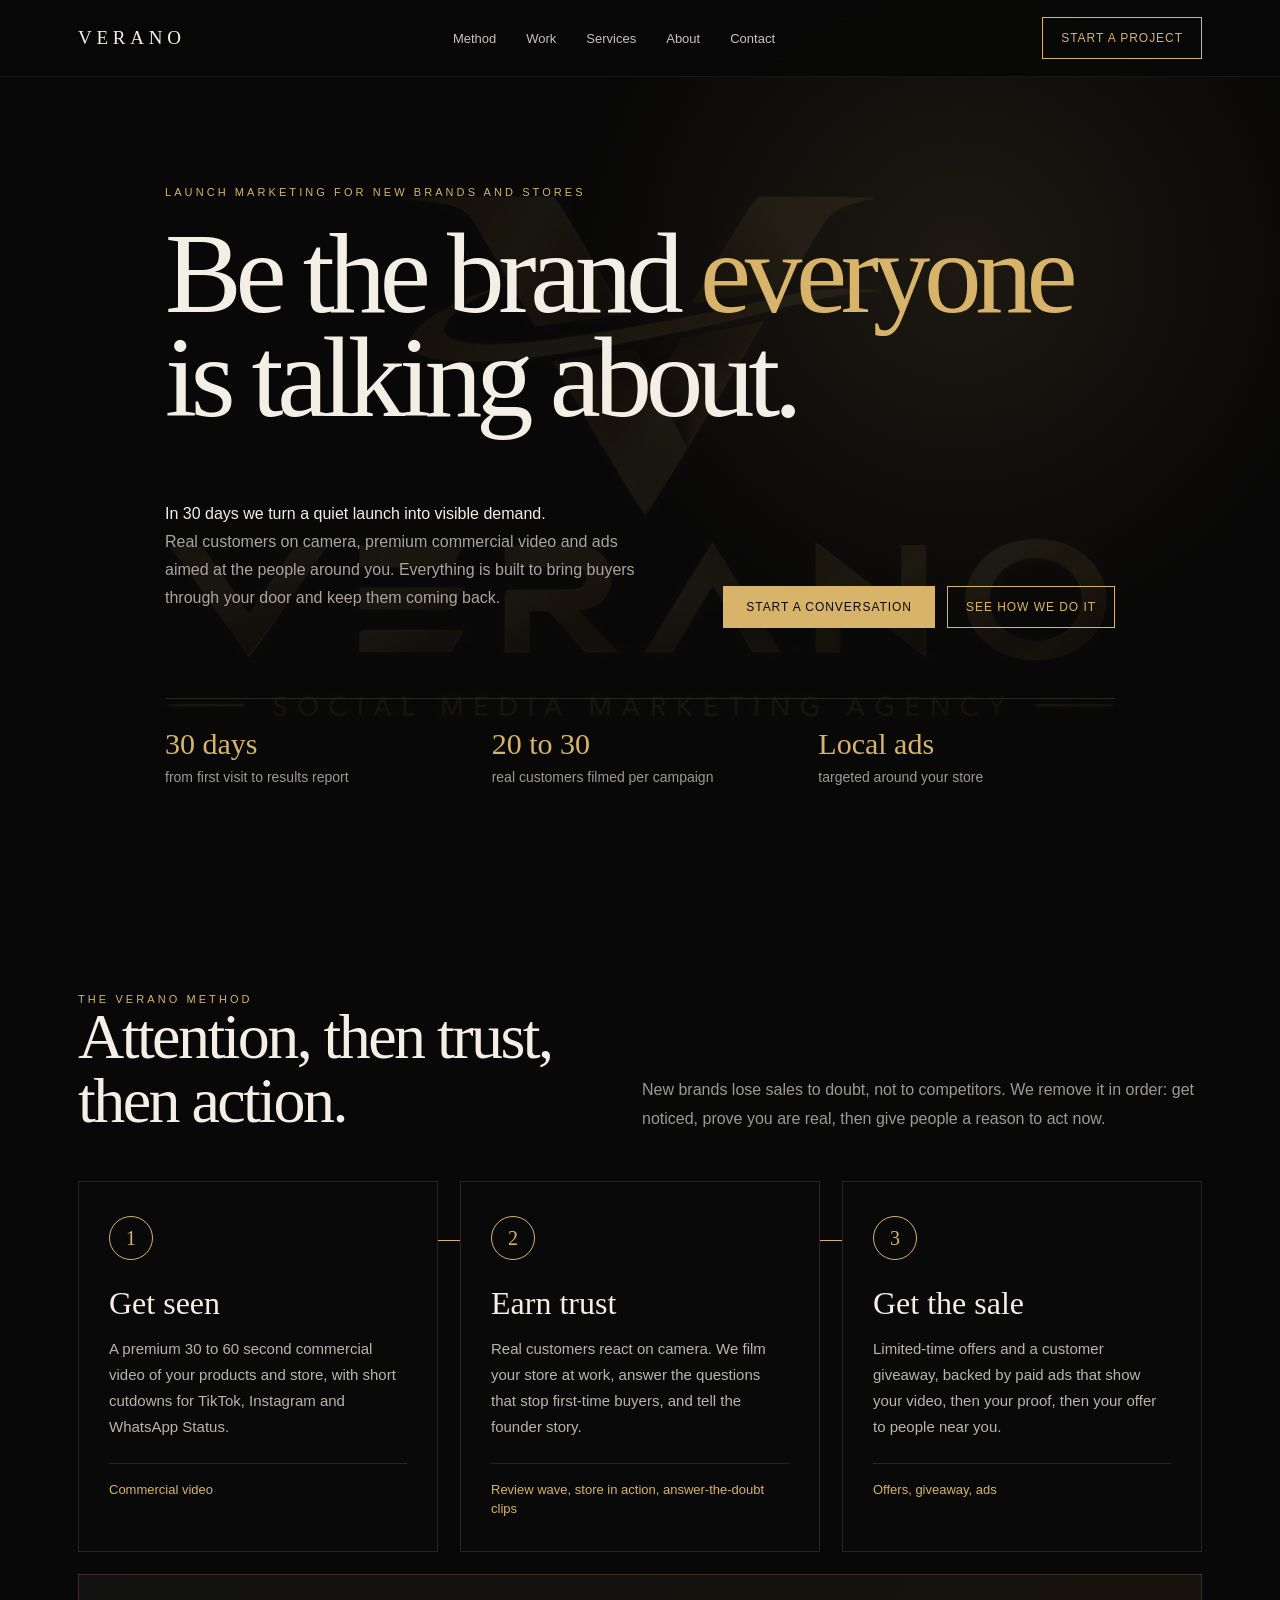
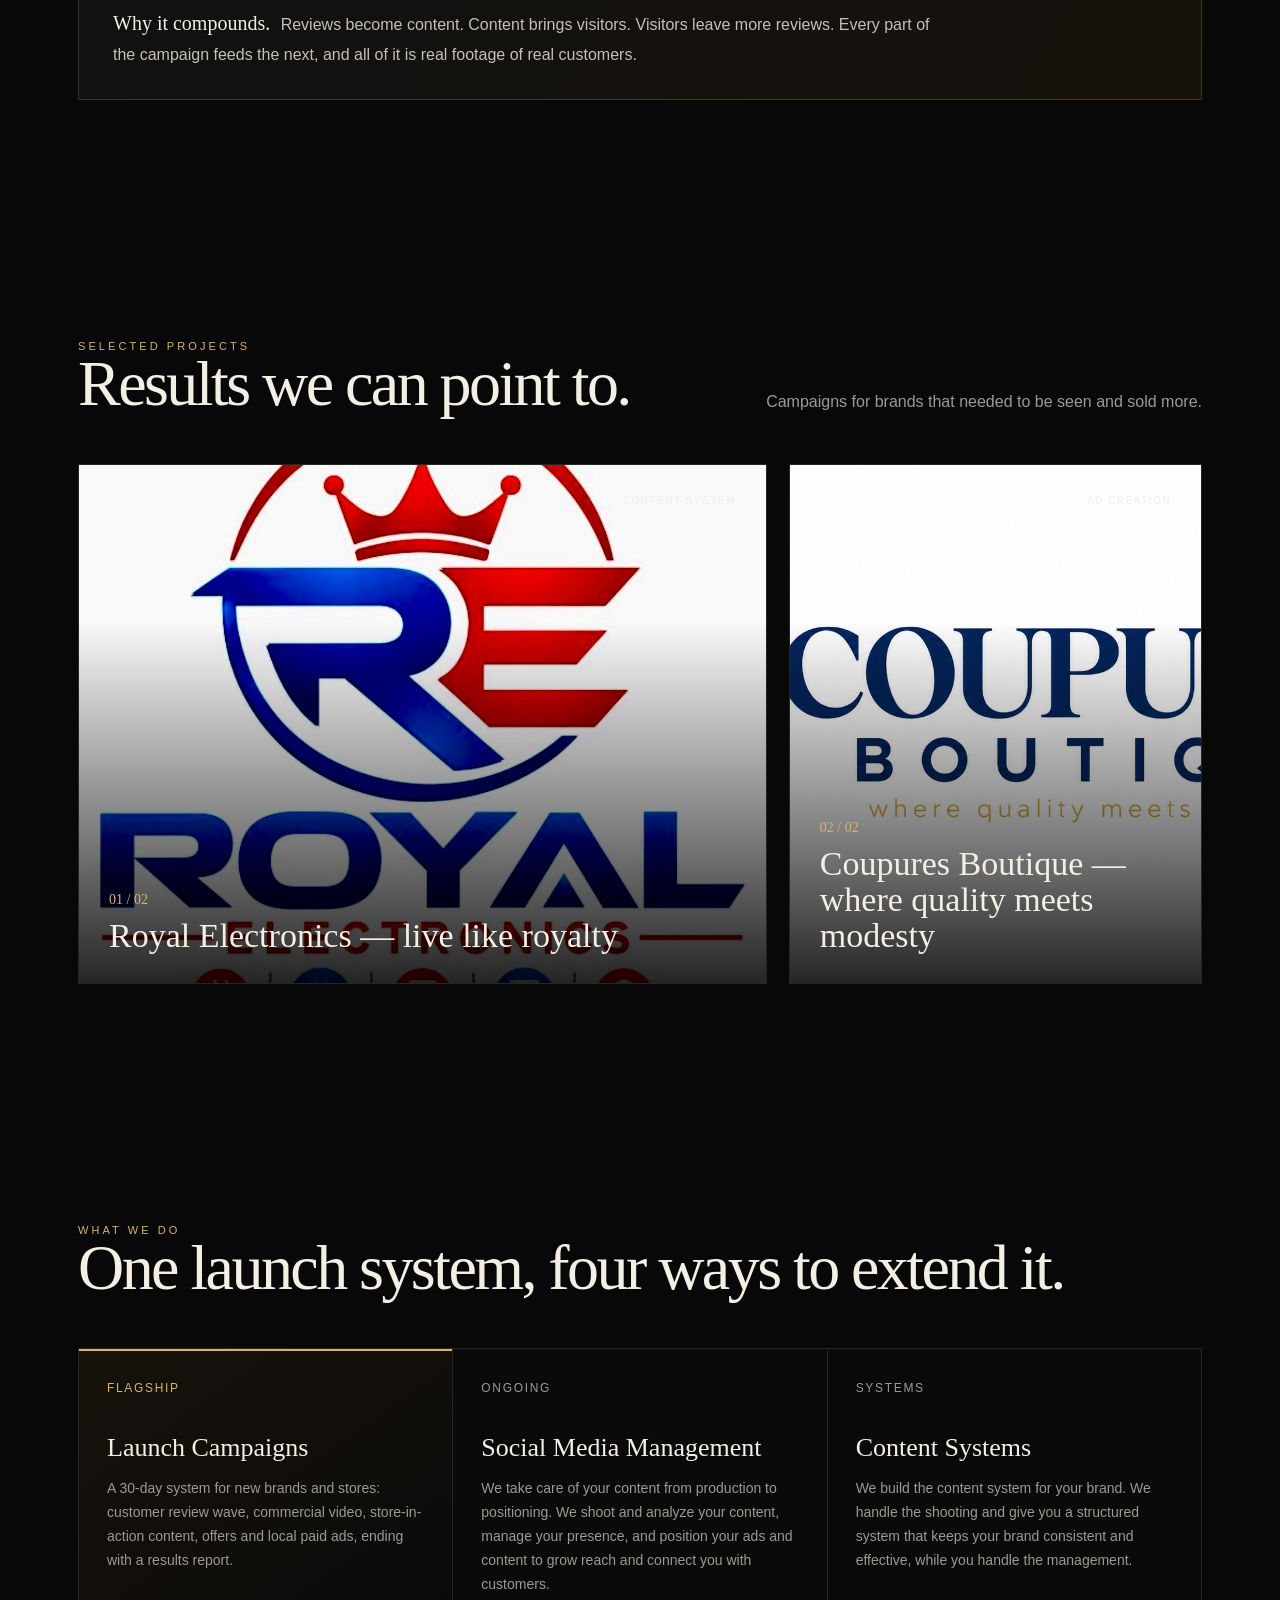
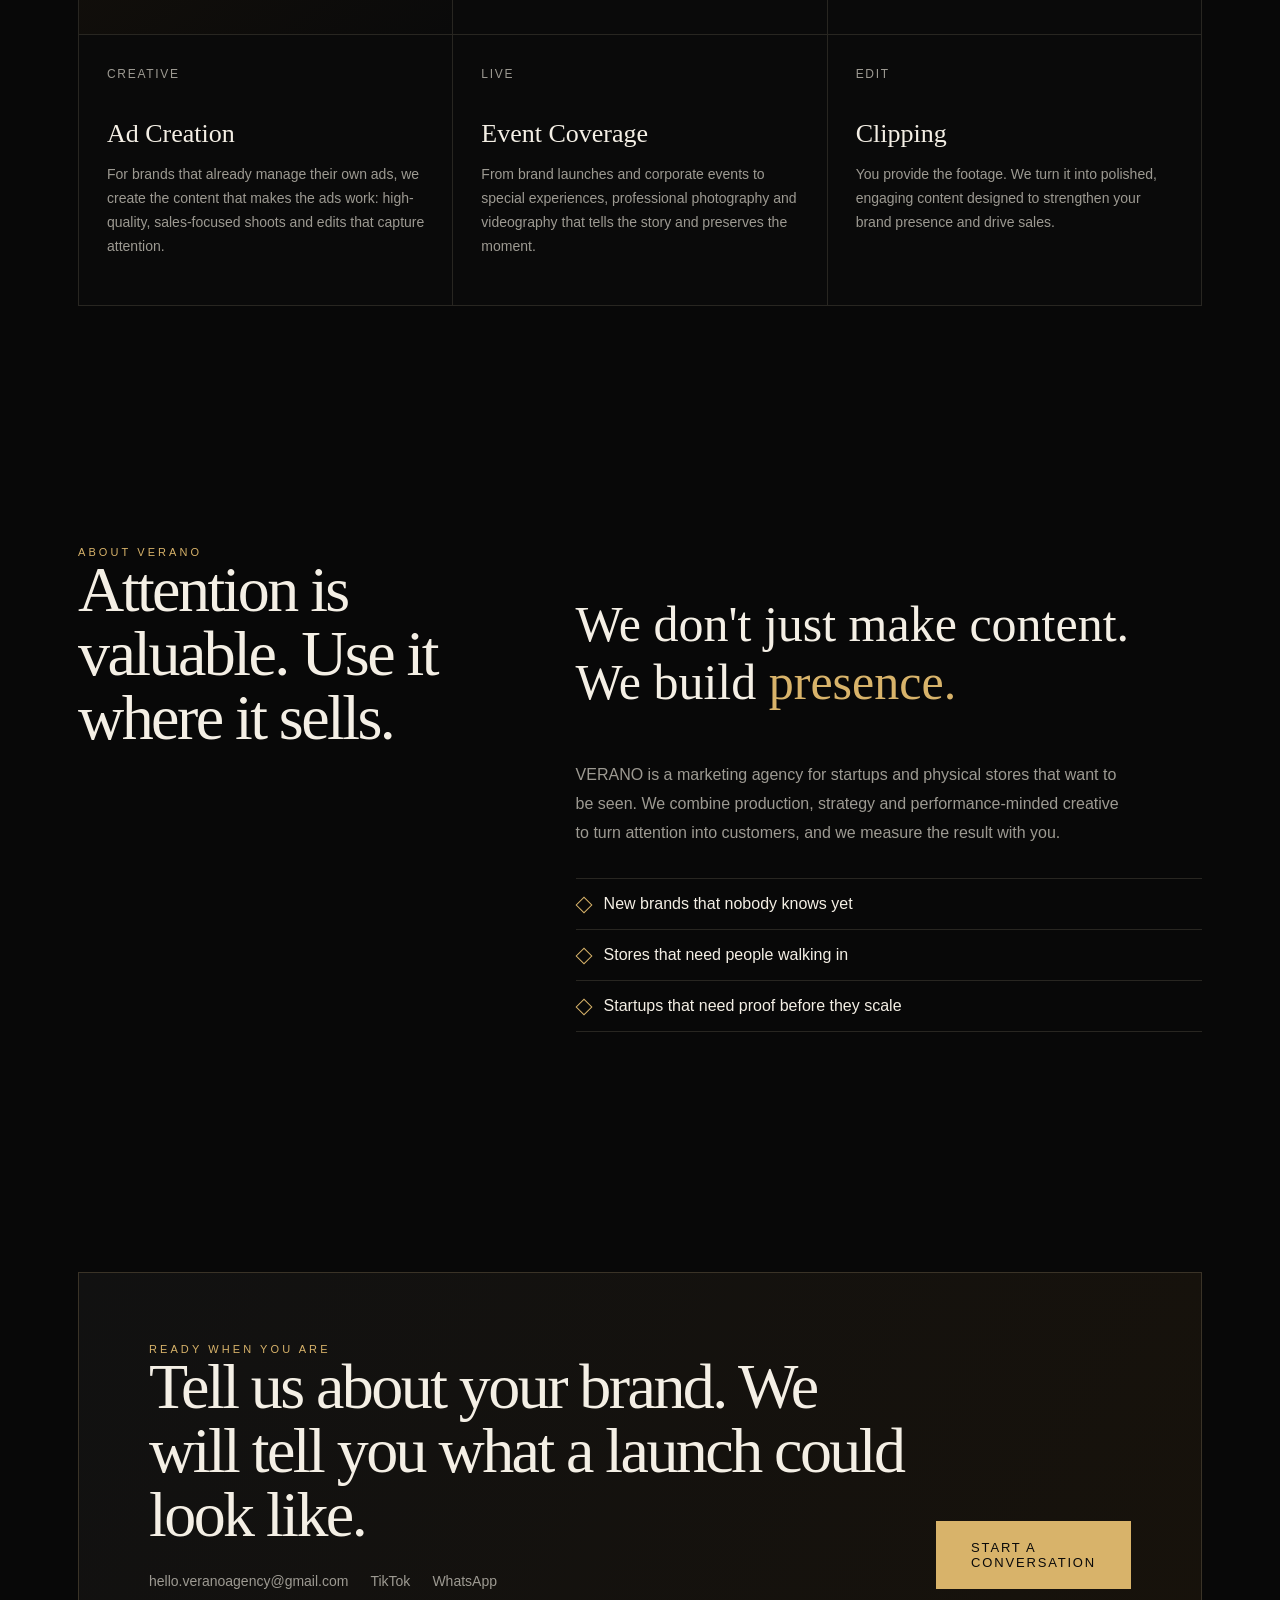
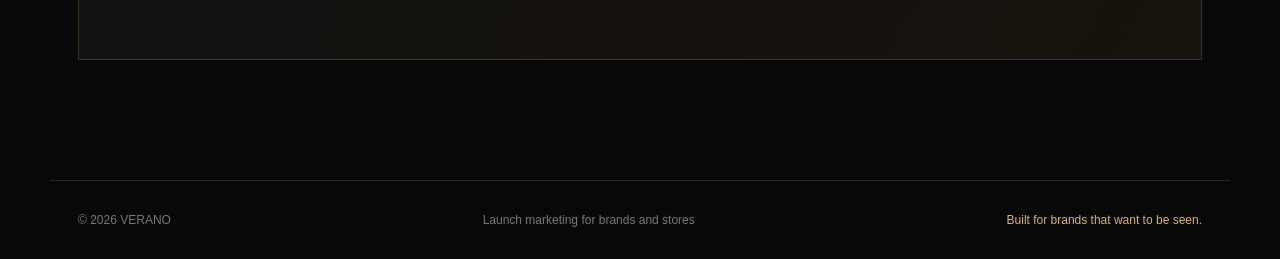
==== commit f61569f0: "Add files via upload" ====
--- a/index.html
+++ b/index.html
@@ -3,56 +3,74 @@
 <head>
 <meta charset="utf-8">
 <meta name="viewport" content="width=device-width,initial-scale=1">
-<title>VERANO — Built for brands that want to be seen.</title>
-<meta id="metaDescription" name="description" content="VERANO is a luxury social media marketing agency helping brands increase sales, get seen and make more money.">
+<title>VERANO — Launch marketing for brands that want to be seen</title>
+<meta id="metaDescription" name="description" content="VERANO runs 30-day launch campaigns for new brands and stores: real customer proof, premium video and ads that bring people through the door.">
 <link rel="stylesheet" href="style.css">
 </head>
 <body>
 <nav class="nav"><div class="wrap navin">
   <a class="logo" href="#top" data-home>VERANO</a>
-  <div class="navlinks"><a href="#work">Work</a><a href="#services">Services</a><a href="#about">About</a><a href="#contact">Contact</a></div>
+  <div class="navlinks"><a href="#method">Method</a><a href="#work">Work</a><a href="#services">Services</a><a href="#about">About</a><a href="#contact">Contact</a></div>
   <a class="btn" href="#/start">Start a project</a>
 </div></nav>
 
 <main id="home">
   <section class="hero" id="top"><div class="wrap hero-inner">
-    <div class="eyebrow">Luxury social media marketing agency</div>
-    <h1>Make your brand <em>impossible</em> to overlook.</h1>
+    <div class="eyebrow">Launch marketing for new brands and stores</div>
+    <h1>Be the brand <em>everyone</em> is talking about.</h1>
     <div class="hero-bottom">
-      <p class="hero-copy"><strong>We help brands increase their sales, get seen, and make more money.</strong><br>Strategy, content and visual storytelling built to make attention work harder for your business.</p>
-      <a class="btn" href="#work">Explore selected work ↗</a>
+      <p class="hero-copy"><strong>In 30 days we turn a quiet launch into visible demand.</strong><br>Real customers on camera, premium commercial video and ads aimed at the people around you. Everything is built to bring buyers through your door and keep them coming back.</p>
+      <div class="hero-actions"><a class="btn btn-solid" href="#/start">Start a conversation</a><a class="btn" href="#method">See how we do it</a></div>
     </div>
+    <ul class="hero-facts">
+      <li><b>30 days</b><span>from first visit to results report</span></li>
+      <li><b>20 to 30</b><span>real customers filmed per campaign</span></li>
+      <li><b>Local ads</b><span>targeted around your store</span></li>
+    </ul>
+  </div></section>
+
+  <section class="section" id="method"><div class="wrap">
+    <div class="section-head"><div><div class="kicker">The VERANO method</div><h2>Attention, then trust, then action.</h2></div>
+    <div class="manifesto">New brands lose sales to doubt, not to competitors. We remove it in order: get noticed, prove you are real, then give people a reason to act now.</div></div>
+    <ol class="steps">
+      <li class="step"><div class="step-n">1</div><h3>Get seen</h3><p>A premium 30 to 60 second commercial video of your products and store, with short cutdowns for TikTok, Instagram and WhatsApp Status.</p><div class="step-do">Commercial video</div></li>
+      <li class="step"><div class="step-n">2</div><h3>Earn trust</h3><p>Real customers react on camera. We film your store at work, answer the questions that stop first-time buyers, and tell the founder story.</p><div class="step-do">Review wave, store in action, answer-the-doubt clips</div></li>
+      <li class="step"><div class="step-n">3</div><h3>Get the sale</h3><p>Limited-time offers and a customer giveaway, backed by paid ads that show your video, then your proof, then your offer to people near you.</p><div class="step-do">Offers, giveaway, ads</div></li>
+    </ol>
+    <div class="loop"><p><strong>Why it compounds.</strong> Reviews become content. Content brings visitors. Visitors leave more reviews. Every part of the campaign feeds the next, and all of it is real footage of real customers.</p></div>
   </div></section>
 
   <section class="section" id="work"><div class="wrap">
-    <div class="section-head"><div><div class="kicker">Selected projects</div><h2>Work with a point of view.</h2></div>
-    <div class="manifesto">Premium creative that gives ambitious brands a sharper presence.</div></div>
+    <div class="section-head"><div><div class="kicker">Selected projects</div><h2>Results we can point to.</h2></div>
+    <div class="manifesto">Campaigns for brands that needed to be seen and sold more.</div></div>
     <div class="projects" id="projectGrid"></div>
   </div></section>
 
   <section class="section" id="services"><div class="wrap">
-    <div class="section-head"><div><div class="kicker">What we do</div><h2>Built around growth.</h2></div></div>
+    <div class="section-head"><div><div class="kicker">What we do</div><h2>One launch system, four ways to extend it.</h2></div></div>
     <div class="services">
-      <article class="service"><div class="num">01</div><h3>Social Media Management</h3><p>We take care of your content from production to positioning. We shoot and analyze your content, manage your presence, and position your ads and content to grow reach and connect you with customers.</p></article>
-      <article class="service"><div class="num">02</div><h3>Content Systems</h3><p>We build the content system for your brand. We handle the shooting and give you a structured system that keeps your brand consistent and effective, while you handle the management.</p></article>
-      <article class="service"><div class="num">03</div><h3>Event Coverage</h3><p>From brand launches and corporate events to special experiences, professional photography and videography that tells the story and preserves the moment.</p></article>
-      <article class="service"><div class="num">04</div><h3>Ad Creation</h3><p>For brands that already manage their own ads, we create the content that makes the ads work: high-quality, sales-focused shoots and edits that capture attention.</p></article>
-      <article class="service"><div class="num">05</div><h3>Clipping</h3><p>You provide the footage. We turn it into polished, engaging content designed to strengthen your brand presence and drive sales.</p></article>
+      <article class="service"><div class="num">Flagship</div><h3>Launch Campaigns</h3><p>A 30-day system for new brands and stores: customer review wave, commercial video, store-in-action content, offers and local paid ads, ending with a results report.</p></article>
+      <article class="service"><div class="num">Ongoing</div><h3>Social Media Management</h3><p>We take care of your content from production to positioning. We shoot and analyze your content, manage your presence, and position your ads and content to grow reach and connect you with customers.</p></article>
+      <article class="service"><div class="num">Systems</div><h3>Content Systems</h3><p>We build the content system for your brand. We handle the shooting and give you a structured system that keeps your brand consistent and effective, while you handle the management.</p></article>
+      <article class="service"><div class="num">Creative</div><h3>Ad Creation</h3><p>For brands that already manage their own ads, we create the content that makes the ads work: high-quality, sales-focused shoots and edits that capture attention.</p></article>
+      <article class="service"><div class="num">Live</div><h3>Event Coverage</h3><p>From brand launches and corporate events to special experiences, professional photography and videography that tells the story and preserves the moment.</p></article>
+      <article class="service"><div class="num">Edit</div><h3>Clipping</h3><p>You provide the footage. We turn it into polished, engaging content designed to strengthen your brand presence and drive sales.</p></article>
     </div>
   </div></section>
 
   <section class="section" id="about"><div class="wrap about">
-    <div><div class="kicker">About VERANO</div><h2>Attention is valuable. <span class="gold">Use it well.</span></h2></div>
+    <div><div class="kicker">About VERANO</div><h2>Attention is valuable. Use it where it sells.</h2></div>
     <div>
       <p class="about-copy">We don't just make content. We build <span>presence.</span></p>
-      <p class="manifesto">VERANO is a premium social media marketing agency for brands that want to be seen. We combine production, strategy, visual direction and performance-minded creative to turn attention into a stronger brand and a clearer path to sales.</p>
+      <p class="manifesto">VERANO is a marketing agency for startups and physical stores that want to be seen. We combine production, strategy and performance-minded creative to turn attention into customers, and we measure the result with you.</p>
+      <ul class="fit"><li>New brands that nobody knows yet</li><li>Stores that need people walking in</li><li>Startups that need proof before they scale</li></ul>
     </div>
   </div></section>
 
   <section class="section" id="contact"><div class="wrap"><div class="cta">
-    <div><div class="kicker">Let’s build something visible</div><h2>Built for brands that want to be seen.</h2>
+    <div><div class="kicker">Ready when you are</div><h2>Tell us about your brand. We will tell you what a launch could look like.</h2>
     <div class="socials" id="socials"></div></div>
-    <a class="btn" id="mailBtn" href="#/start">Start a conversation ↗</a>
+    <a class="btn btn-solid" id="mailBtn" href="#/start">Start a conversation</a>
   </div></div></section>
 </main>
 
@@ -86,6 +104,7 @@
       <label class="field"><span>Business or brand name</span><input name="business" autocomplete="organization"></label>
       <fieldset class="field"><legend>What do you need? *</legend>
         <div class="chips">
+          <label class="chip"><input type="checkbox" name="service" value="Launch Campaign"><span>Launch Campaign</span></label>
           <label class="chip"><input type="checkbox" name="service" value="Social Media Management"><span>Social Media Management</span></label>
           <label class="chip"><input type="checkbox" name="service" value="Content Systems"><span>Content Systems</span></label>
           <label class="chip"><input type="checkbox" name="service" value="Event Coverage"><span>Event Coverage</span></label>
@@ -110,7 +129,7 @@
   </section>
 </main>
 
-<footer class="wrap footer"><span>© 2026 VERANO</span><span>Luxury social media marketing agency</span><span class="gold">Built for brands that want to be seen.</span></footer>
+<footer class="wrap footer"><span>© 2026 VERANO</span><span>Launch marketing for brands and stores</span><span class="gold">Built for brands that want to be seen.</span></footer>
 
 <script src="projects.js"></script>
 <script src="app.js"></script>
--- a/style.css
+++ b/style.css
@@ -31,11 +31,13 @@
 .num{font:14px Georgia,serif;color:var(--gold)}
 .card h3{font:normal 34px/1.05 Georgia,serif;margin:10px 0 0}
 .tag{position:absolute;top:30px;right:30px;z-index:3;font-size:10px;letter-spacing:.15em;text-transform:uppercase;color:#eee}
-.services{display:grid;grid-template-columns:repeat(5,1fr);border-top:1px solid var(--line);border-bottom:1px solid var(--line)}
-.service{padding:30px 20px 35px;border-right:1px solid var(--line);min-height:260px}
-.service:last-child{border-right:0}
-.service h3{font:normal 23px Georgia,serif;margin:45px 0 15px}
-.service p{color:var(--muted);font-size:13px;line-height:1.65}
+.services{display:grid;grid-template-columns:repeat(3,1fr);gap:1px;background:var(--line);border:1px solid var(--line)}
+.service{padding:32px 28px 38px;background:#0a0a0a;min-height:270px}
+.service h3{font:normal 26px Georgia,serif;margin:38px 0 14px}
+.service p{color:var(--muted);font-size:14px;line-height:1.7;margin:0}
+.service:first-child{background:linear-gradient(145deg,#17120b,#0a0a0a);box-shadow:inset 0 2px 0 var(--gold)}
+.service:first-child .num{color:var(--gold)}
+.service .num{font:12px Arial,sans-serif;letter-spacing:.14em;text-transform:uppercase;color:var(--muted)}
 .about{display:grid;grid-template-columns:.8fr 1.2fr;gap:80px}
 .about-copy{font:normal clamp(28px,4vw,50px)/1.15 Georgia,serif}
 .about-copy span{color:var(--gold)}
@@ -69,8 +71,6 @@
 .hero-copy{margin-bottom:28px}
 .projects{grid-template-columns:1fr}
 .services{grid-template-columns:1fr 1fr}
-.service:nth-child(2n){border-right:0}
-.service:nth-child(n+3){border-top:1px solid var(--line)}
 .about-copy{margin-bottom:40px}
 .cta .btn{margin-top:30px}
 .footer{gap:20px;flex-direction:column}
@@ -82,8 +82,7 @@
 .hero-inner{padding:90px 0 55px}
 .section{padding:80px 0}
 .services{grid-template-columns:1fr}
-.service{border-right:0!important;border-top:1px solid var(--line)}
-.service:first-child{border-top:0}
+.service{min-height:0}
 .card,.card.large{min-height:340px}
 .case-hero{padding:120px 0 55px}
 .case-image{min-height:42vh}
@@ -134,3 +133,30 @@
 .form-msg{min-height:24px;color:var(--gold);font-size:14px;margin:16px 0 0}
 .form-done h2{font:normal clamp(30px,6vw,46px)/1.1 Georgia,serif;margin:10px 0 26px}
 .start .back{display:inline-block;margin-bottom:26px}
+
+
+/* ---- New VERANO: hero, method, fit list ---- */
+.hero-actions{display:flex;gap:12px;flex-wrap:wrap}
+.hero .btn-solid{font-size:12px;letter-spacing:.08em;padding:13px 22px}
+.hero-facts{list-style:none;margin:70px 0 0;padding:28px 0 0;border-top:1px solid var(--line);display:grid;grid-template-columns:repeat(3,1fr);gap:30px}
+.hero-facts b{display:block;font:normal 30px Georgia,serif;color:var(--gold);margin-bottom:6px}
+.hero-facts span{color:var(--muted);font-size:14px;line-height:1.5}
+.steps{list-style:none;margin:0;padding:0;display:grid;grid-template-columns:repeat(3,1fr);gap:22px;counter-reset:s}
+.step{position:relative;padding:34px 30px 32px;border:1px solid var(--line);background:rgba(10,10,10,.9)}
+.step:not(:last-child):after{content:"";position:absolute;top:58px;right:-23px;width:22px;height:1px;background:var(--gold)}
+.step-n{width:44px;height:44px;border:1px solid var(--gold);color:var(--gold);display:grid;place-items:center;font:20px Georgia,serif;border-radius:50%}
+.step h3{font:normal 32px/1.1 Georgia,serif;margin:26px 0 14px}
+.step p{color:#b9b5ab;line-height:1.75;font-size:15px;margin:0 0 22px}
+.step-do{padding-top:16px;border-top:1px solid var(--line);color:var(--gold);font-size:13px;line-height:1.5}
+.loop{margin-top:22px;border:1px solid #3a3327;background:linear-gradient(120deg,#111 0%,#17120b 100%);padding:30px 34px}
+.loop p{margin:0;max-width:820px;line-height:1.8;color:#c5c0b7}
+.loop strong{color:var(--cream);font-weight:400;font-family:Georgia,serif;font-size:20px;margin-right:6px}
+.fit{list-style:none;margin:30px 0 0;padding:0;border-top:1px solid var(--line)}
+.fit li{padding:16px 0 16px 28px;border-bottom:1px solid var(--line);position:relative;color:var(--cream)}
+.fit li:before{content:"";position:absolute;left:2px;top:50%;width:10px;height:10px;margin-top:-5px;border:1px solid var(--gold);transform:rotate(45deg)}
+@media(max-width:800px){
+.hero-facts{grid-template-columns:1fr;gap:22px;margin-top:50px}
+.steps{grid-template-columns:1fr}
+.step:not(:last-child):after{top:auto;bottom:-23px;right:auto;left:52px;width:1px;height:22px}
+.loop{padding:24px 22px}
+}
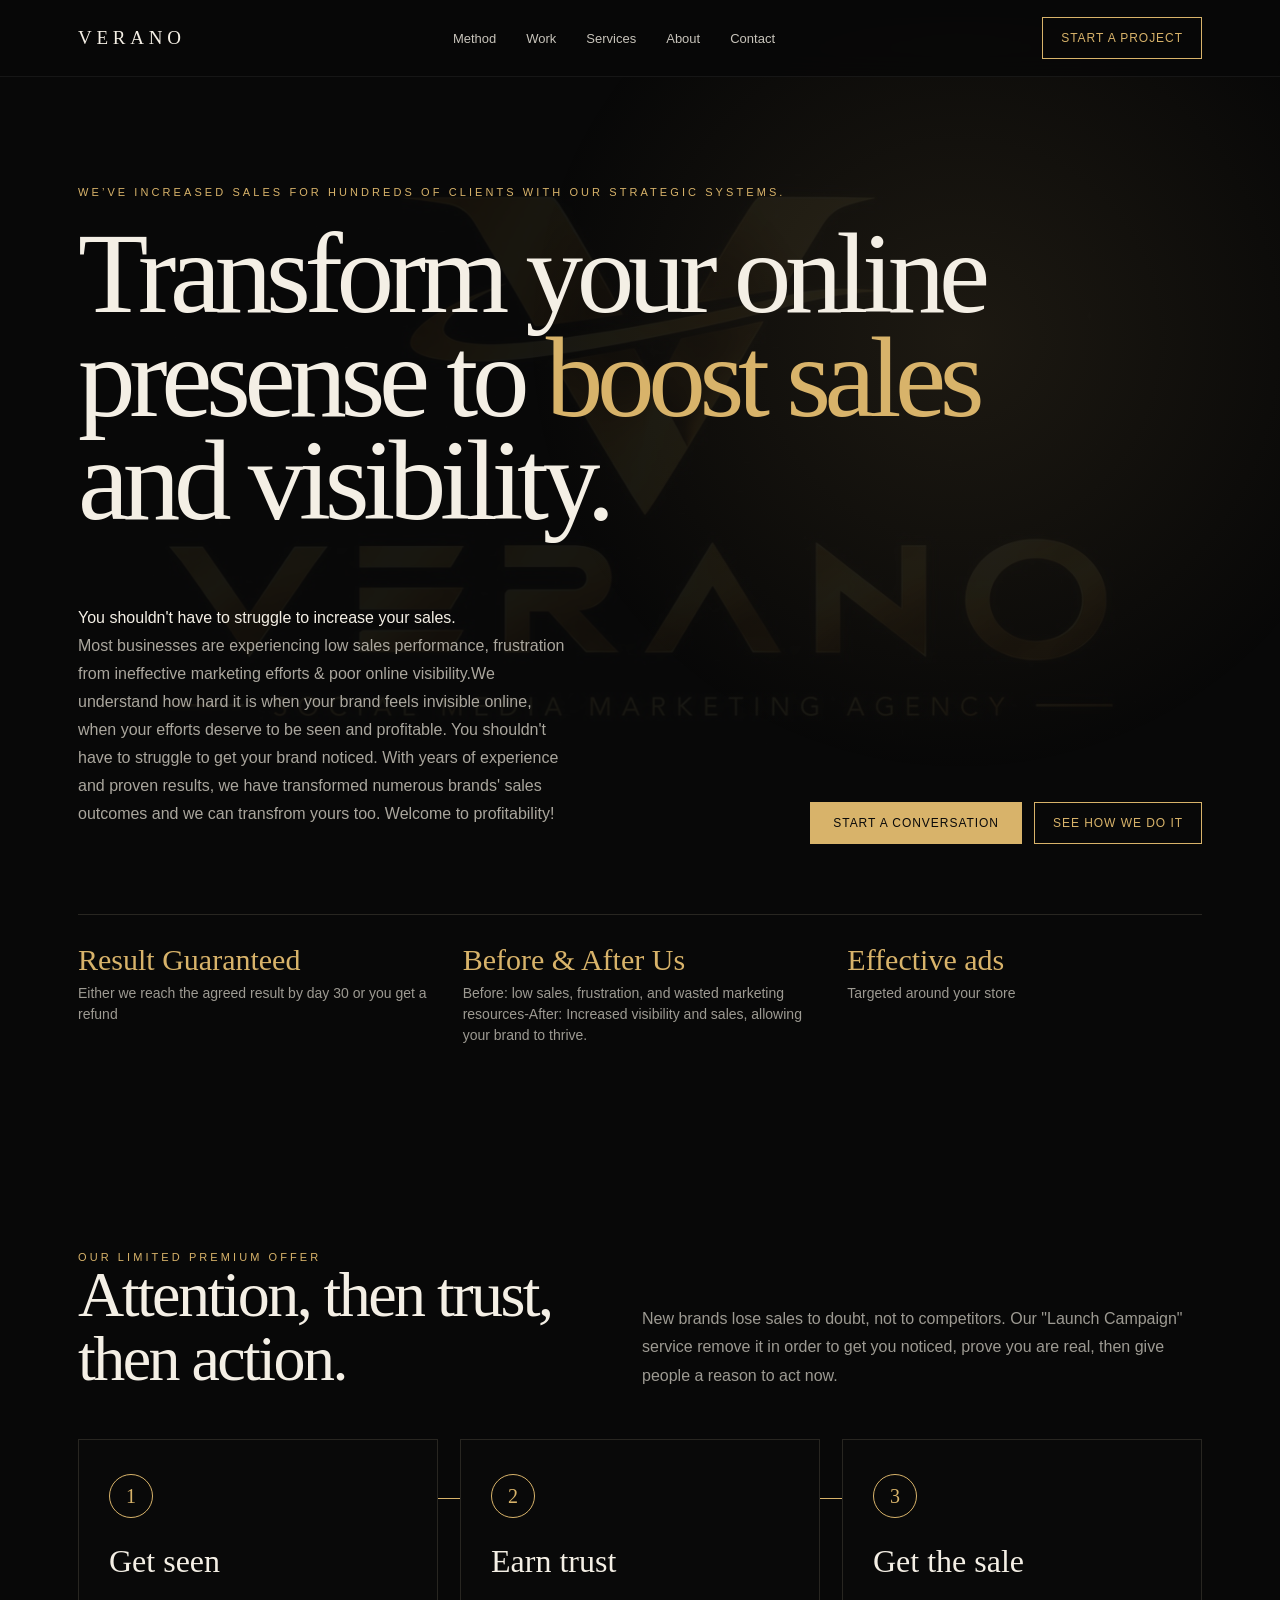
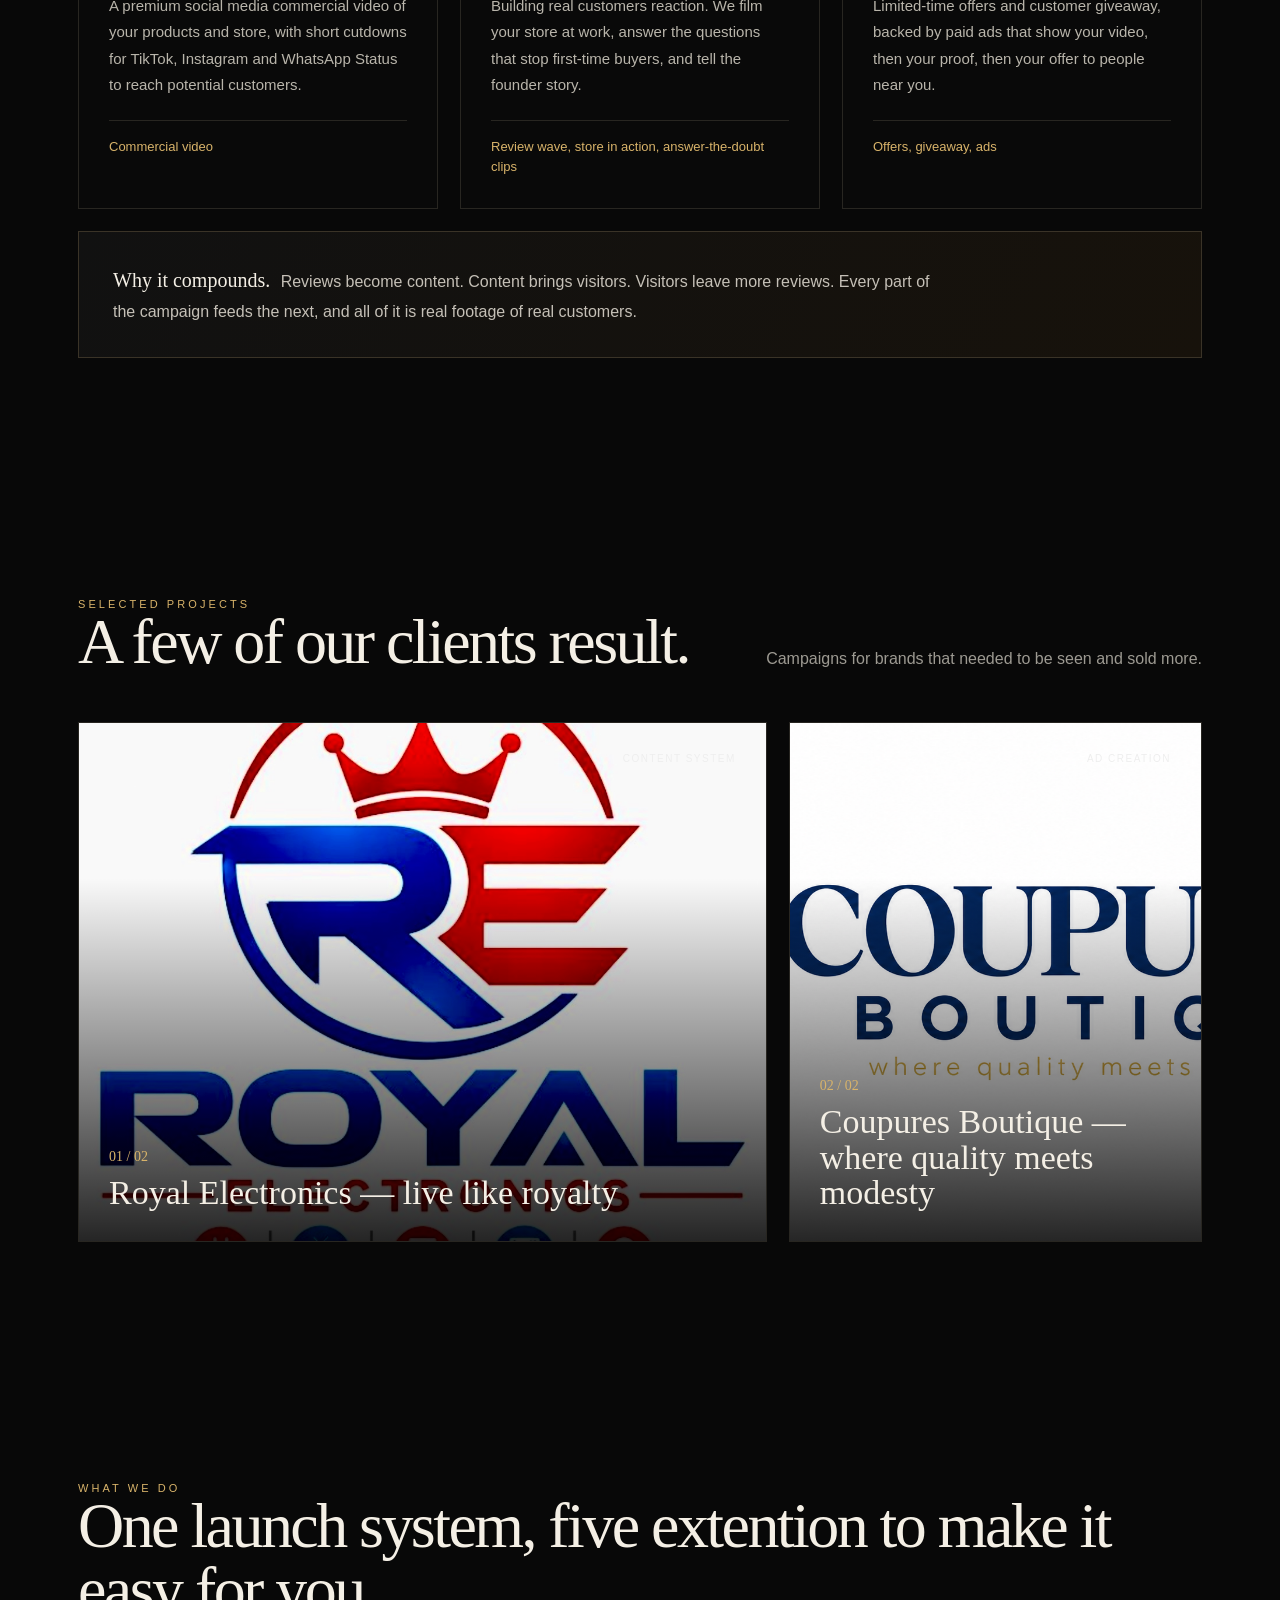
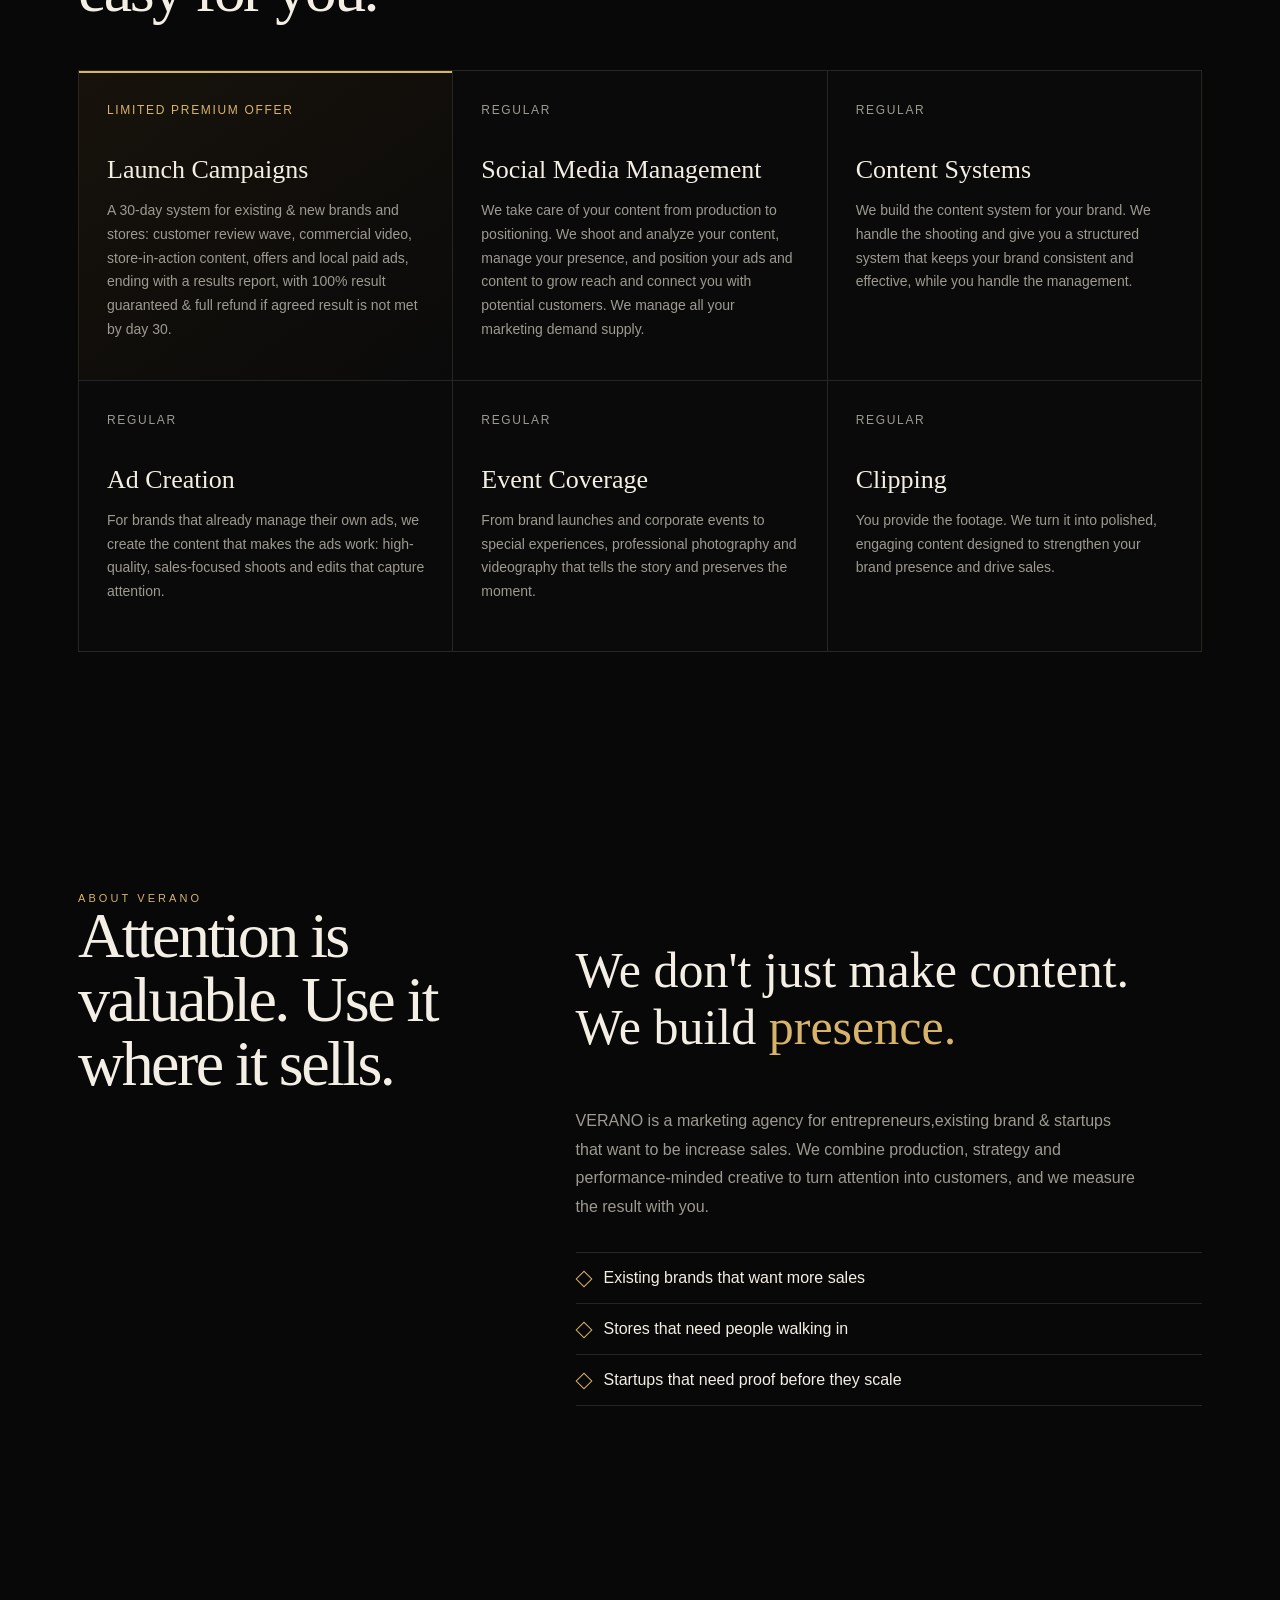
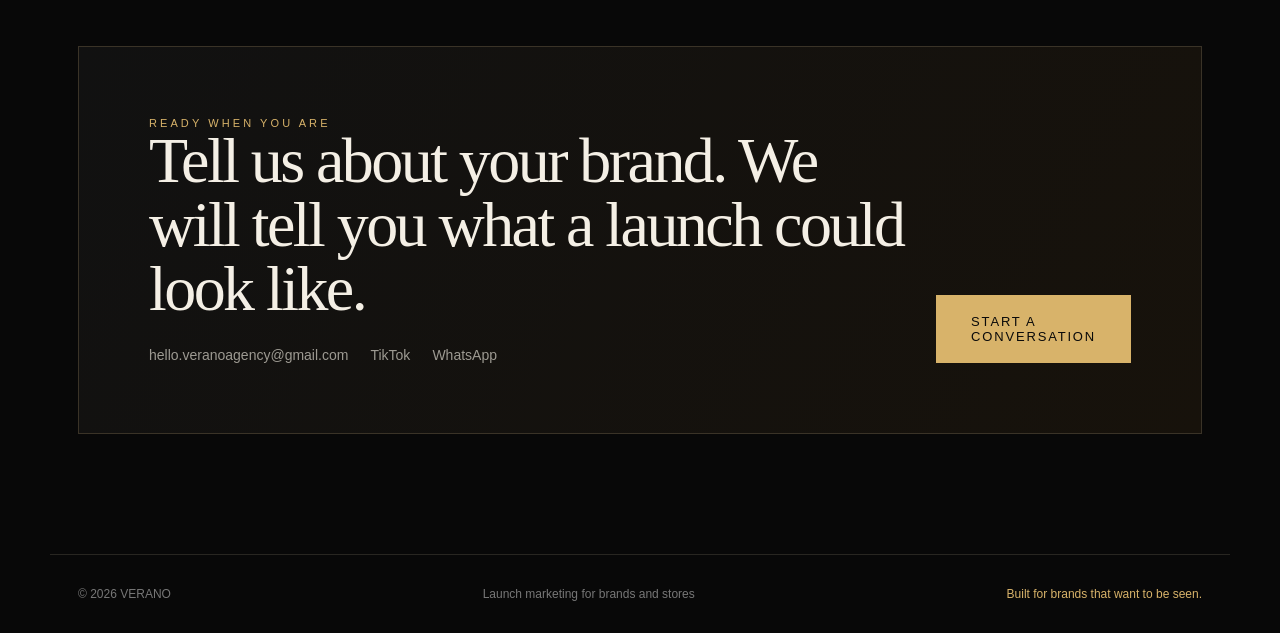
==== commit b37f3a98: "Update index.html" ====
--- a/index.html
+++ b/index.html
@@ -16,45 +16,45 @@
 
 <main id="home">
   <section class="hero" id="top"><div class="wrap hero-inner">
-    <div class="eyebrow">Launch marketing for new brands and stores</div>
-    <h1>Be the brand <em>everyone</em> is talking about.</h1>
+    <div class="eyebrow">We’ve increased sales for hundreds of clients with our strategic systems.</div>
+    <h1>Transform your online presense to <em>boost sales</em> and visibility.</h1>
     <div class="hero-bottom">
-      <p class="hero-copy"><strong>In 30 days we turn a quiet launch into visible demand.</strong><br>Real customers on camera, premium commercial video and ads aimed at the people around you. Everything is built to bring buyers through your door and keep them coming back.</p>
+      <p class="hero-copy"><strong>You shouldn't have to struggle to increase your sales.</strong><br>Most businesses are experiencing low sales performance, frustration from ineffective marketing efforts & poor online visibility.We understand how hard it is when your brand feels invisible online, when your efforts deserve to be seen and profitable. You shouldn't have to struggle to get your brand noticed. With years of experience and proven results, we have transformed numerous brands' sales outcomes and we can transfrom yours too. Welcome to profitability! </p>
       <div class="hero-actions"><a class="btn btn-solid" href="#/start">Start a conversation</a><a class="btn" href="#method">See how we do it</a></div>
     </div>
     <ul class="hero-facts">
-      <li><b>30 days</b><span>from first visit to results report</span></li>
-      <li><b>20 to 30</b><span>real customers filmed per campaign</span></li>
-      <li><b>Local ads</b><span>targeted around your store</span></li>
+      <li><b>Result Guaranteed</b><span>Either we reach the agreed result by day 30 or you get a refund</span></li>
+      <li><b>Before & After Us</b><span>Before: low sales, frustration, and wasted marketing resources-After: Increased visibility and sales, allowing your brand to thrive.</span></li>
+      <li><b>Effective ads</b><span>Targeted around your store</span></li>
     </ul>
   </div></section>
 
   <section class="section" id="method"><div class="wrap">
-    <div class="section-head"><div><div class="kicker">The VERANO method</div><h2>Attention, then trust, then action.</h2></div>
-    <div class="manifesto">New brands lose sales to doubt, not to competitors. We remove it in order: get noticed, prove you are real, then give people a reason to act now.</div></div>
+    <div class="section-head"><div><div class="kicker">Our limited premium offer</div><h2>Attention, then trust, then action.</h2></div>
+    <div class="manifesto">New brands lose sales to doubt, not to competitors. Our "Launch Campaign" service remove it in order to get you noticed, prove you are real, then give people a reason to act now.</div></div>
     <ol class="steps">
-      <li class="step"><div class="step-n">1</div><h3>Get seen</h3><p>A premium 30 to 60 second commercial video of your products and store, with short cutdowns for TikTok, Instagram and WhatsApp Status.</p><div class="step-do">Commercial video</div></li>
-      <li class="step"><div class="step-n">2</div><h3>Earn trust</h3><p>Real customers react on camera. We film your store at work, answer the questions that stop first-time buyers, and tell the founder story.</p><div class="step-do">Review wave, store in action, answer-the-doubt clips</div></li>
-      <li class="step"><div class="step-n">3</div><h3>Get the sale</h3><p>Limited-time offers and a customer giveaway, backed by paid ads that show your video, then your proof, then your offer to people near you.</p><div class="step-do">Offers, giveaway, ads</div></li>
+      <li class="step"><div class="step-n">1</div><h3>Get seen</h3><p>A premium social media commercial video of your products and store, with short cutdowns for TikTok, Instagram and WhatsApp Status to reach potential customers.</p><div class="step-do">Commercial video</div></li>
+      <li class="step"><div class="step-n">2</div><h3>Earn trust</h3><p>Building real customers reaction. We film your store at work, answer the questions that stop first-time buyers, and tell the founder story.</p><div class="step-do">Review wave, store in action, answer-the-doubt clips</div></li>
+      <li class="step"><div class="step-n">3</div><h3>Get the sale</h3><p>Limited-time offers and customer giveaway, backed by paid ads that show your video, then your proof, then your offer to people near you.</p><div class="step-do">Offers, giveaway, ads</div></li>
     </ol>
     <div class="loop"><p><strong>Why it compounds.</strong> Reviews become content. Content brings visitors. Visitors leave more reviews. Every part of the campaign feeds the next, and all of it is real footage of real customers.</p></div>
   </div></section>
 
   <section class="section" id="work"><div class="wrap">
-    <div class="section-head"><div><div class="kicker">Selected projects</div><h2>Results we can point to.</h2></div>
+    <div class="section-head"><div><div class="kicker">Selected projects</div><h2>A few of our clients result.</h2></div>
     <div class="manifesto">Campaigns for brands that needed to be seen and sold more.</div></div>
     <div class="projects" id="projectGrid"></div>
   </div></section>
 
   <section class="section" id="services"><div class="wrap">
-    <div class="section-head"><div><div class="kicker">What we do</div><h2>One launch system, four ways to extend it.</h2></div></div>
+    <div class="section-head"><div><div class="kicker">What we do</div><h2>One launch system, five extention to make it easy for you.</h2></div></div>
     <div class="services">
-      <article class="service"><div class="num">Flagship</div><h3>Launch Campaigns</h3><p>A 30-day system for new brands and stores: customer review wave, commercial video, store-in-action content, offers and local paid ads, ending with a results report.</p></article>
-      <article class="service"><div class="num">Ongoing</div><h3>Social Media Management</h3><p>We take care of your content from production to positioning. We shoot and analyze your content, manage your presence, and position your ads and content to grow reach and connect you with customers.</p></article>
-      <article class="service"><div class="num">Systems</div><h3>Content Systems</h3><p>We build the content system for your brand. We handle the shooting and give you a structured system that keeps your brand consistent and effective, while you handle the management.</p></article>
-      <article class="service"><div class="num">Creative</div><h3>Ad Creation</h3><p>For brands that already manage their own ads, we create the content that makes the ads work: high-quality, sales-focused shoots and edits that capture attention.</p></article>
-      <article class="service"><div class="num">Live</div><h3>Event Coverage</h3><p>From brand launches and corporate events to special experiences, professional photography and videography that tells the story and preserves the moment.</p></article>
-      <article class="service"><div class="num">Edit</div><h3>Clipping</h3><p>You provide the footage. We turn it into polished, engaging content designed to strengthen your brand presence and drive sales.</p></article>
+      <article class="service"><div class="num">Limited Premium offer</div><h3>Launch Campaigns</h3><p>A 30-day system for existing & new brands and stores: customer review wave, commercial video, store-in-action content, offers and local paid ads, ending with a results report, with 100% result guaranteed & full refund if agreed result is not met by day 30.</p></article>
+      <article class="service"><div class="num">Regular</div><h3>Social Media Management</h3><p>We take care of your content from production to positioning. We shoot and analyze your content, manage your presence, and position your ads and content to grow reach and connect you with potential customers. We manage all your marketing demand supply.</p></article>
+      <article class="service"><div class="num">Regular</div><h3>Content Systems</h3><p>We build the content system for your brand. We handle the shooting and give you a structured system that keeps your brand consistent and effective, while you handle the management.</p></article>
+      <article class="service"><div class="num">Regular</div><h3>Ad Creation</h3><p>For brands that already manage their own ads, we create the content that makes the ads work: high-quality, sales-focused shoots and edits that capture attention.</p></article>
+      <article class="service"><div class="num">Regular</div><h3>Event Coverage</h3><p>From brand launches and corporate events to special experiences, professional photography and videography that tells the story and preserves the moment.</p></article>
+      <article class="service"><div class="num">Regular</div><h3>Clipping</h3><p>You provide the footage. We turn it into polished, engaging content designed to strengthen your brand presence and drive sales.</p></article>
     </div>
   </div></section>
 
@@ -62,8 +62,8 @@
     <div><div class="kicker">About VERANO</div><h2>Attention is valuable. Use it where it sells.</h2></div>
     <div>
       <p class="about-copy">We don't just make content. We build <span>presence.</span></p>
-      <p class="manifesto">VERANO is a marketing agency for startups and physical stores that want to be seen. We combine production, strategy and performance-minded creative to turn attention into customers, and we measure the result with you.</p>
-      <ul class="fit"><li>New brands that nobody knows yet</li><li>Stores that need people walking in</li><li>Startups that need proof before they scale</li></ul>
+      <p class="manifesto">VERANO is a marketing agency for entrepreneurs,existing brand & startups that want to be increase sales. We combine production, strategy and performance-minded creative to turn attention into customers, and we measure the result with you.</p>
+      <ul class="fit"><li>Existing brands that want more sales</li><li>Stores that need people walking in</li><li>Startups that need proof before they scale</li></ul>
     </div>
   </div></section>
 
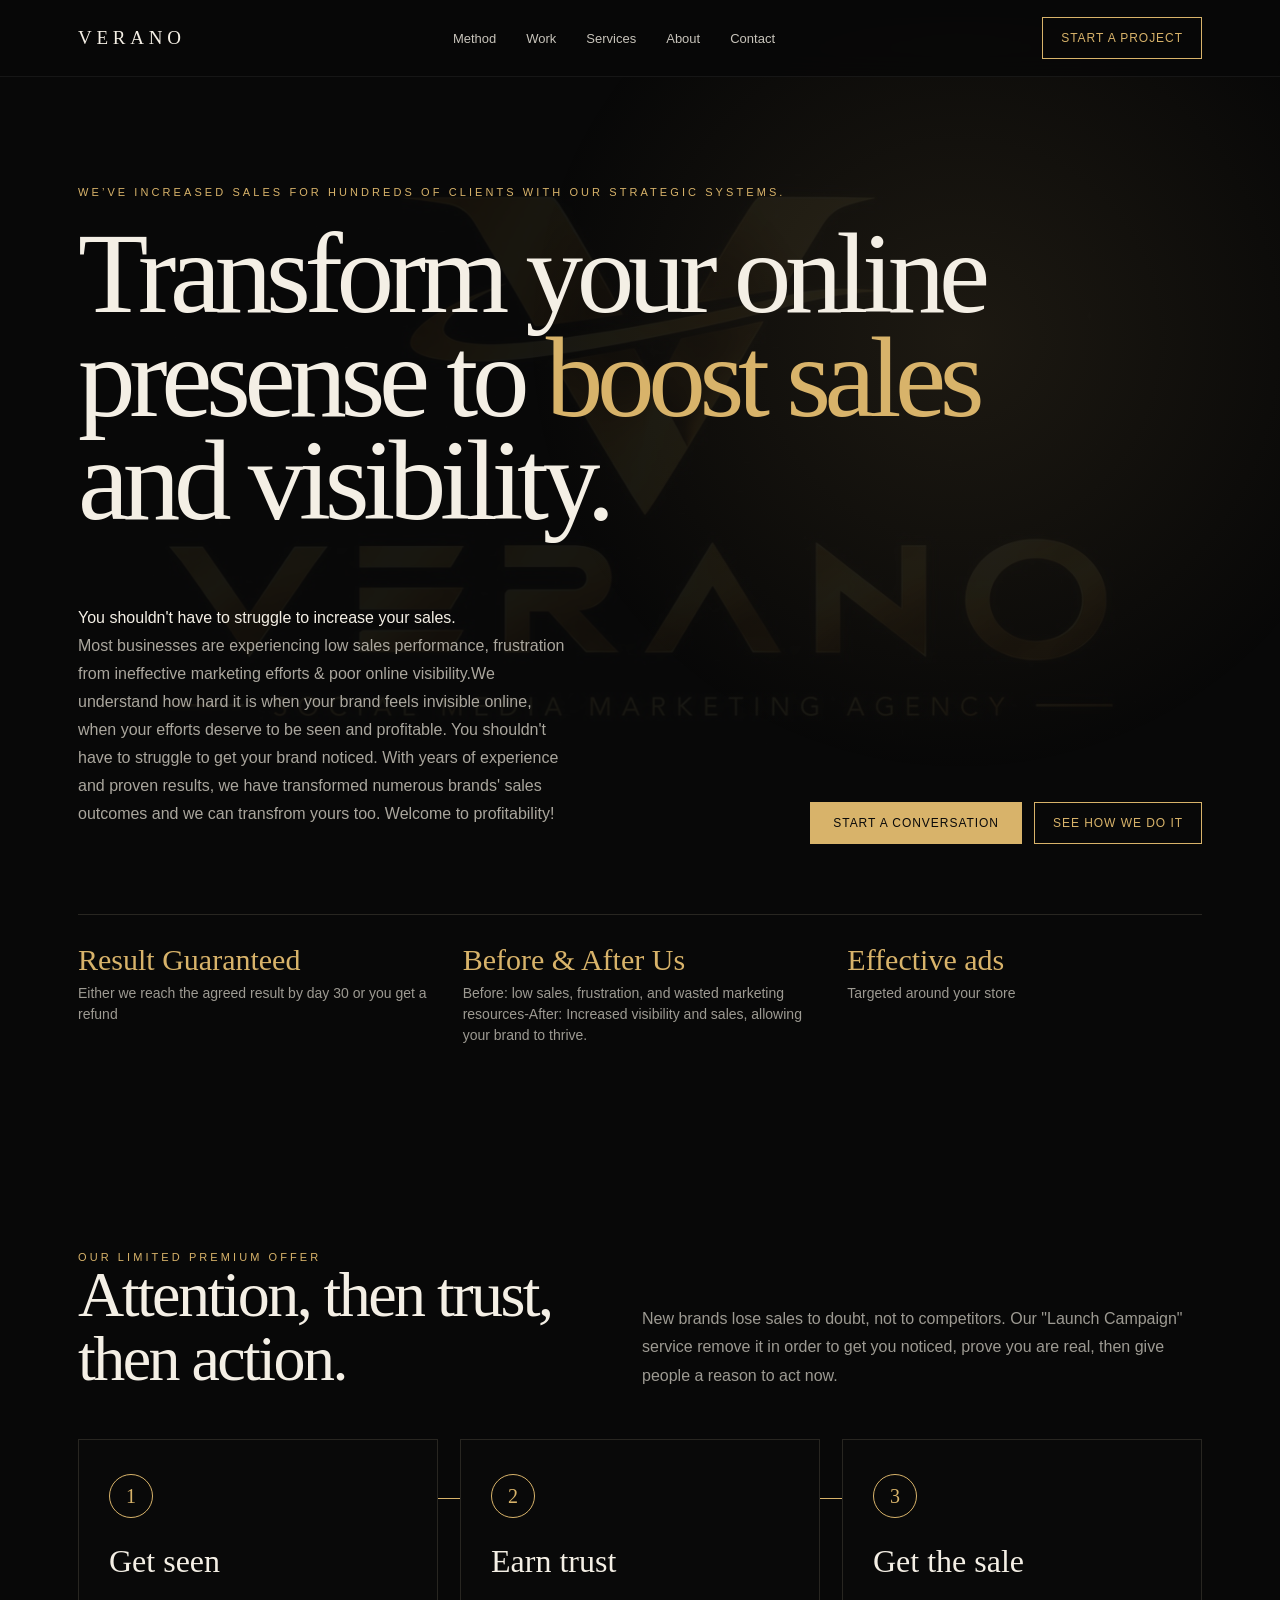
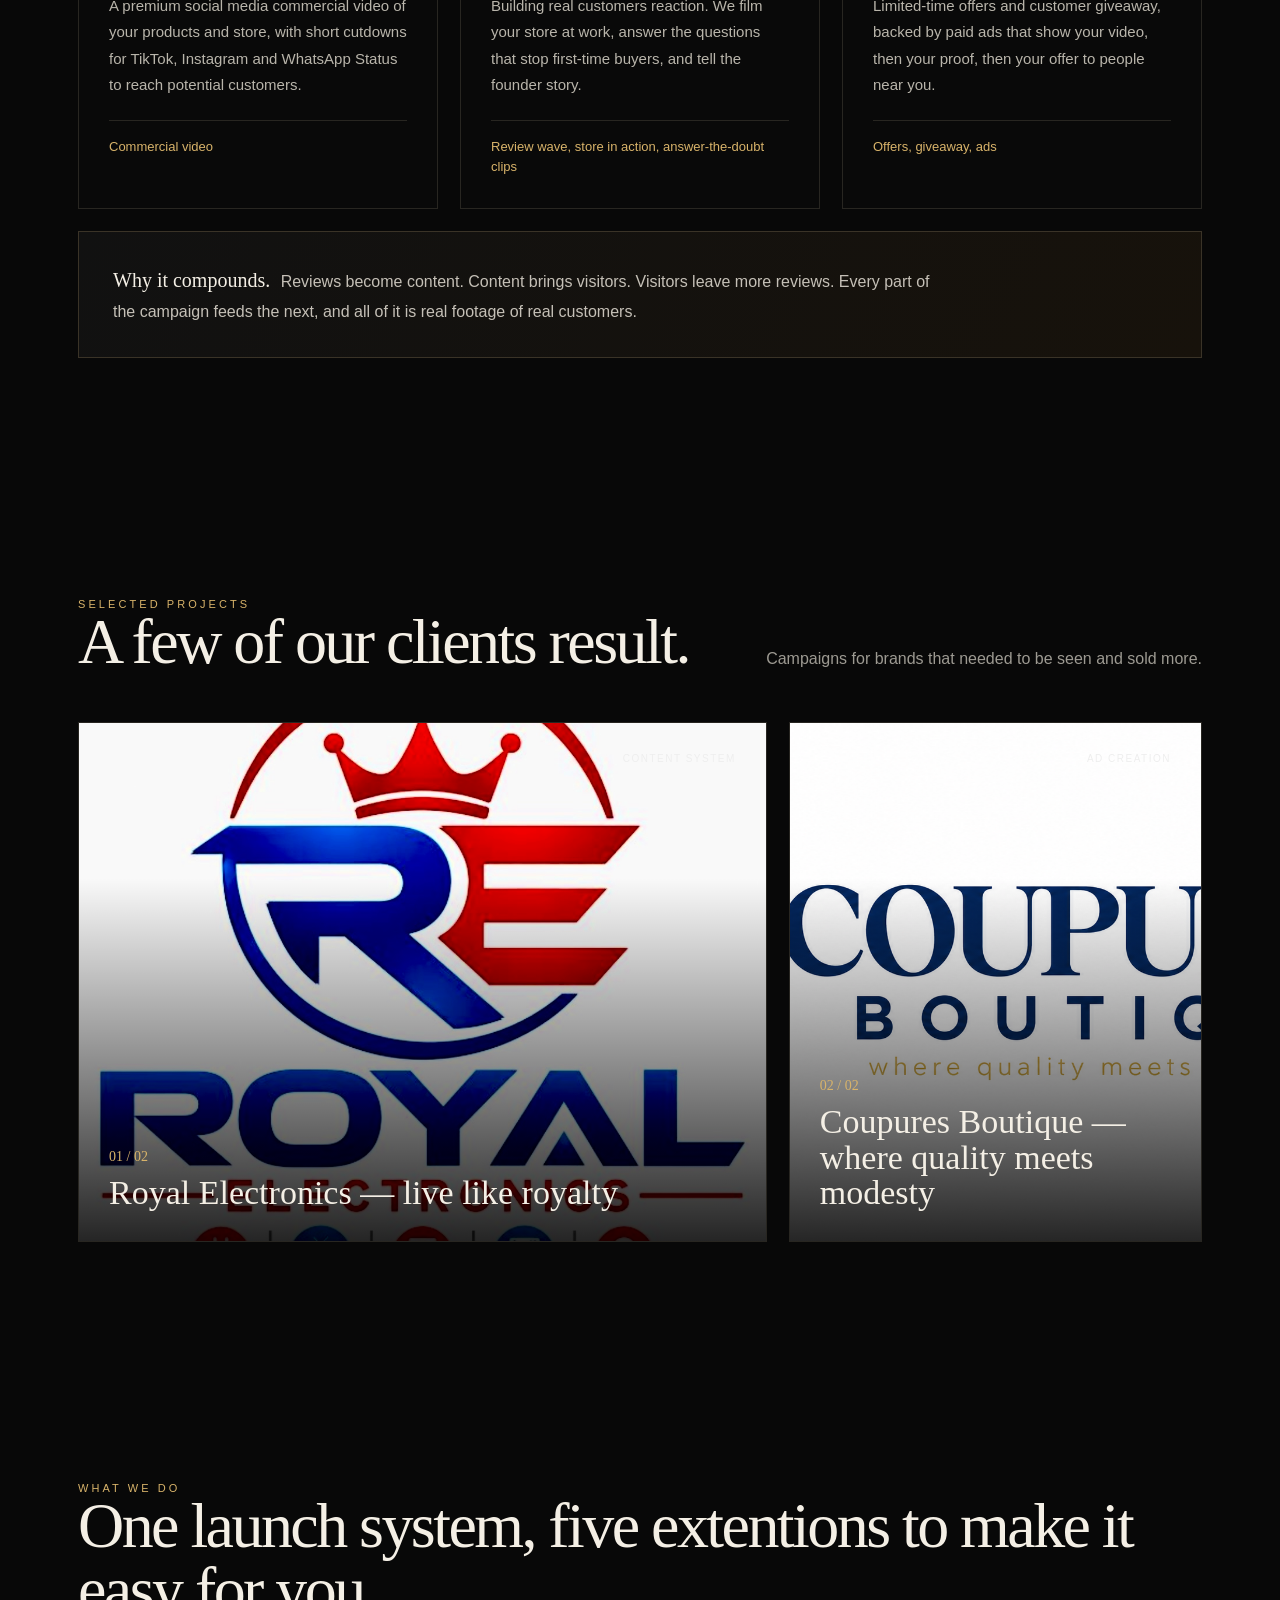
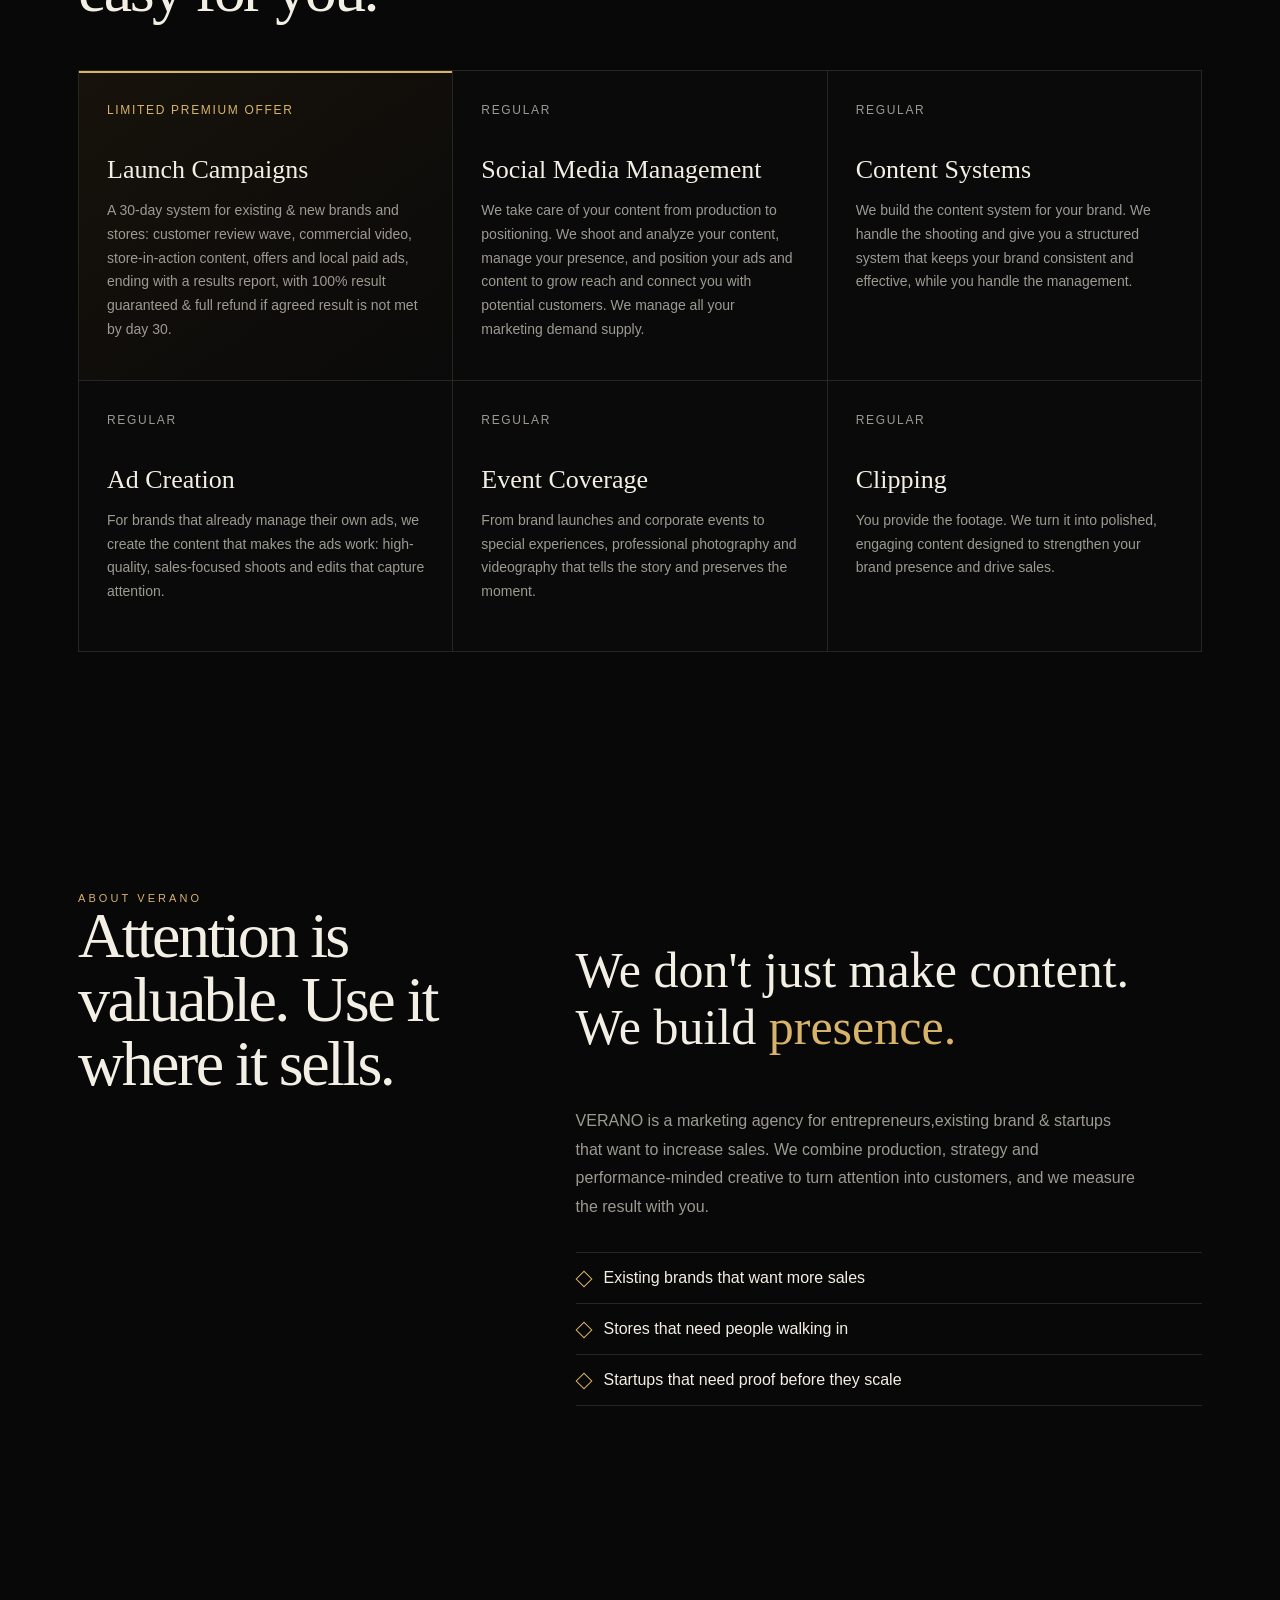
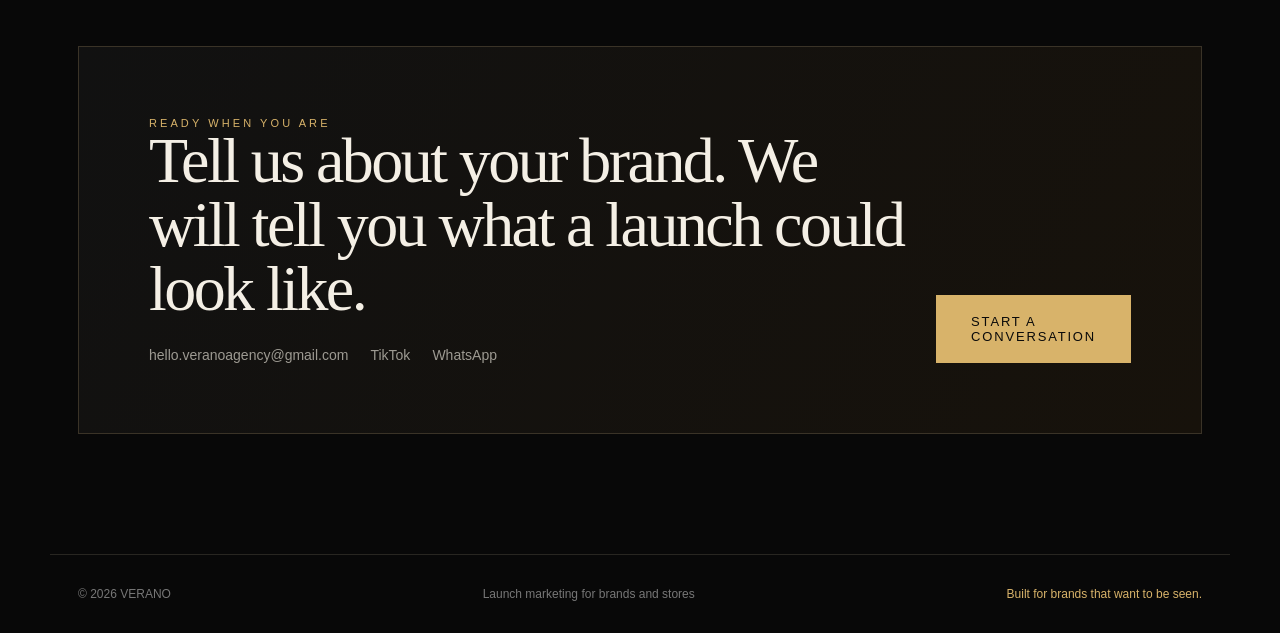
==== commit 7e6d7060: "Update index.html" ====
--- a/index.html
+++ b/index.html
@@ -47,7 +47,7 @@
   </div></section>
 
   <section class="section" id="services"><div class="wrap">
-    <div class="section-head"><div><div class="kicker">What we do</div><h2>One launch system, five extention to make it easy for you.</h2></div></div>
+    <div class="section-head"><div><div class="kicker">What we do</div><h2>One launch system, five extentions to make it easy for you.</h2></div></div>
     <div class="services">
       <article class="service"><div class="num">Limited Premium offer</div><h3>Launch Campaigns</h3><p>A 30-day system for existing & new brands and stores: customer review wave, commercial video, store-in-action content, offers and local paid ads, ending with a results report, with 100% result guaranteed & full refund if agreed result is not met by day 30.</p></article>
       <article class="service"><div class="num">Regular</div><h3>Social Media Management</h3><p>We take care of your content from production to positioning. We shoot and analyze your content, manage your presence, and position your ads and content to grow reach and connect you with potential customers. We manage all your marketing demand supply.</p></article>
@@ -62,7 +62,7 @@
     <div><div class="kicker">About VERANO</div><h2>Attention is valuable. Use it where it sells.</h2></div>
     <div>
       <p class="about-copy">We don't just make content. We build <span>presence.</span></p>
-      <p class="manifesto">VERANO is a marketing agency for entrepreneurs,existing brand & startups that want to be increase sales. We combine production, strategy and performance-minded creative to turn attention into customers, and we measure the result with you.</p>
+      <p class="manifesto">VERANO is a marketing agency for entrepreneurs,existing brand & startups that want to increase sales. We combine production, strategy and performance-minded creative to turn attention into customers, and we measure the result with you.</p>
       <ul class="fit"><li>Existing brands that want more sales</li><li>Stores that need people walking in</li><li>Startups that need proof before they scale</li></ul>
     </div>
   </div></section>
